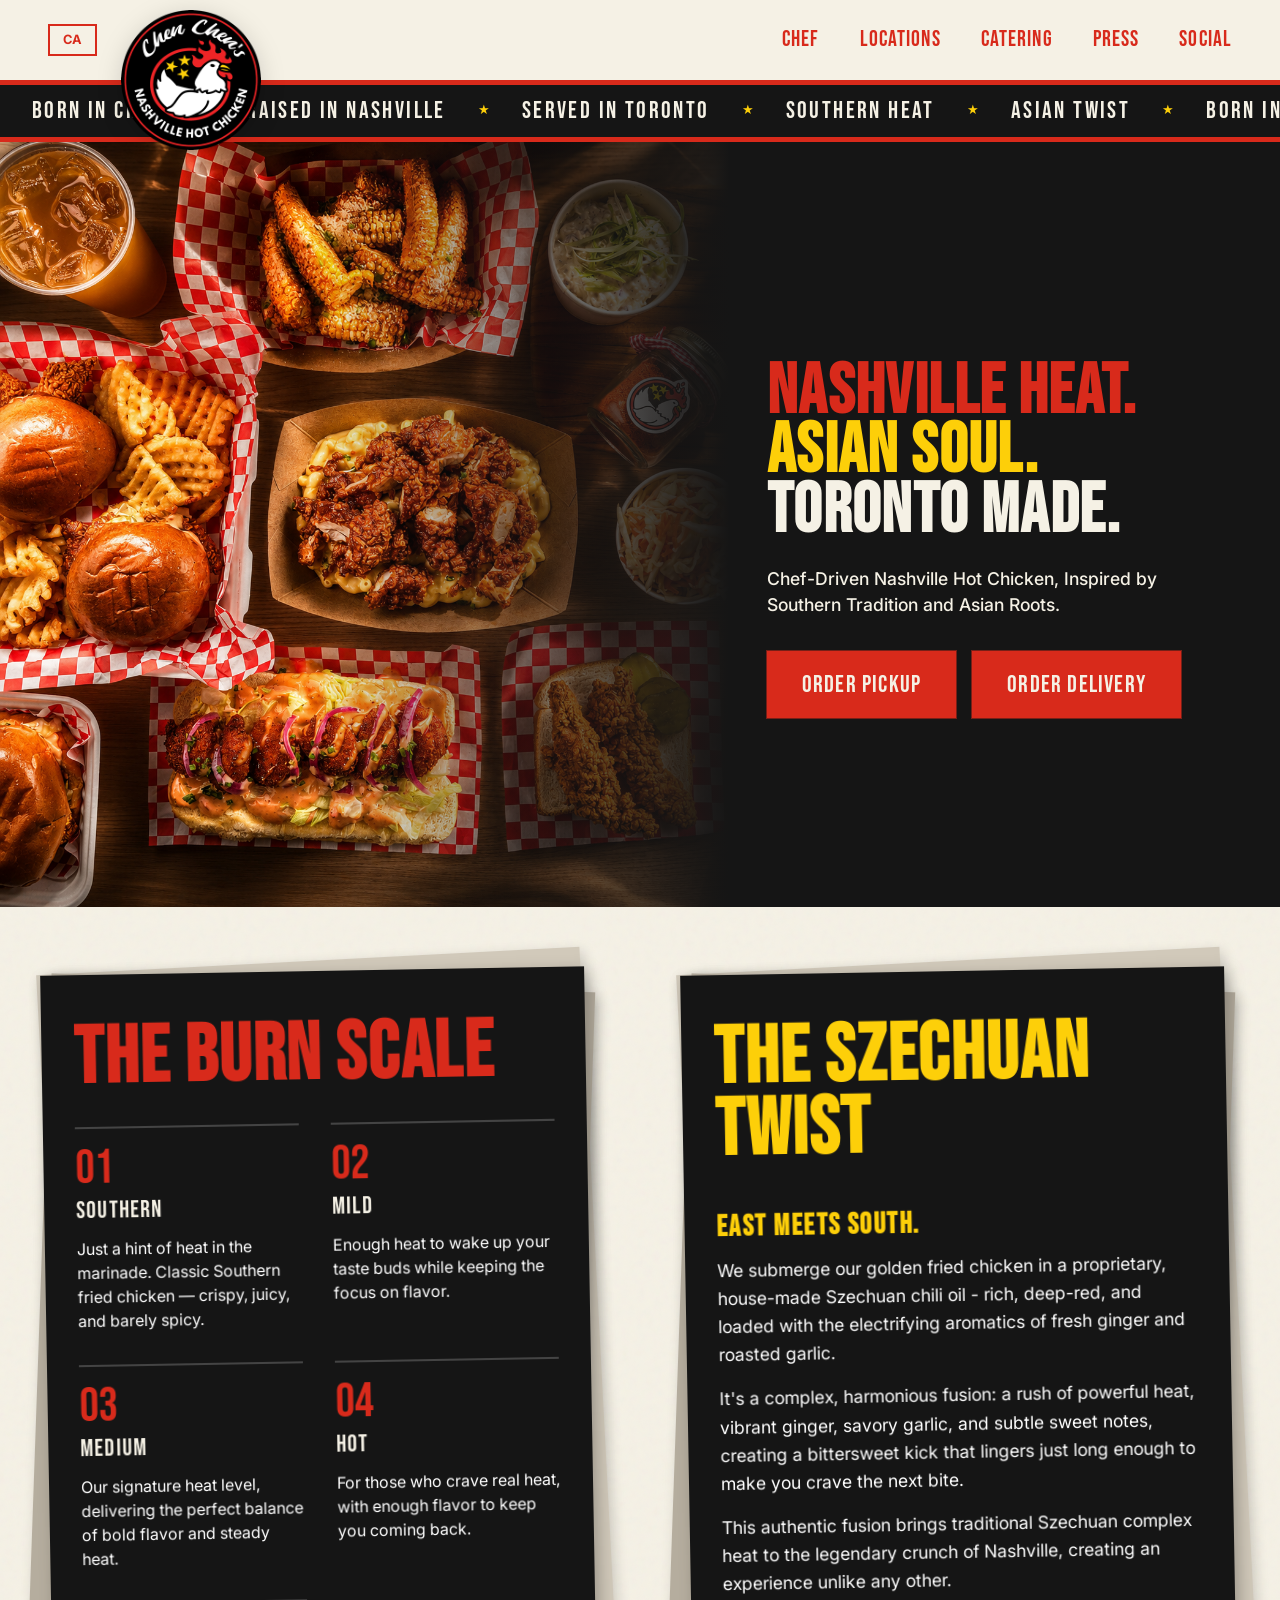
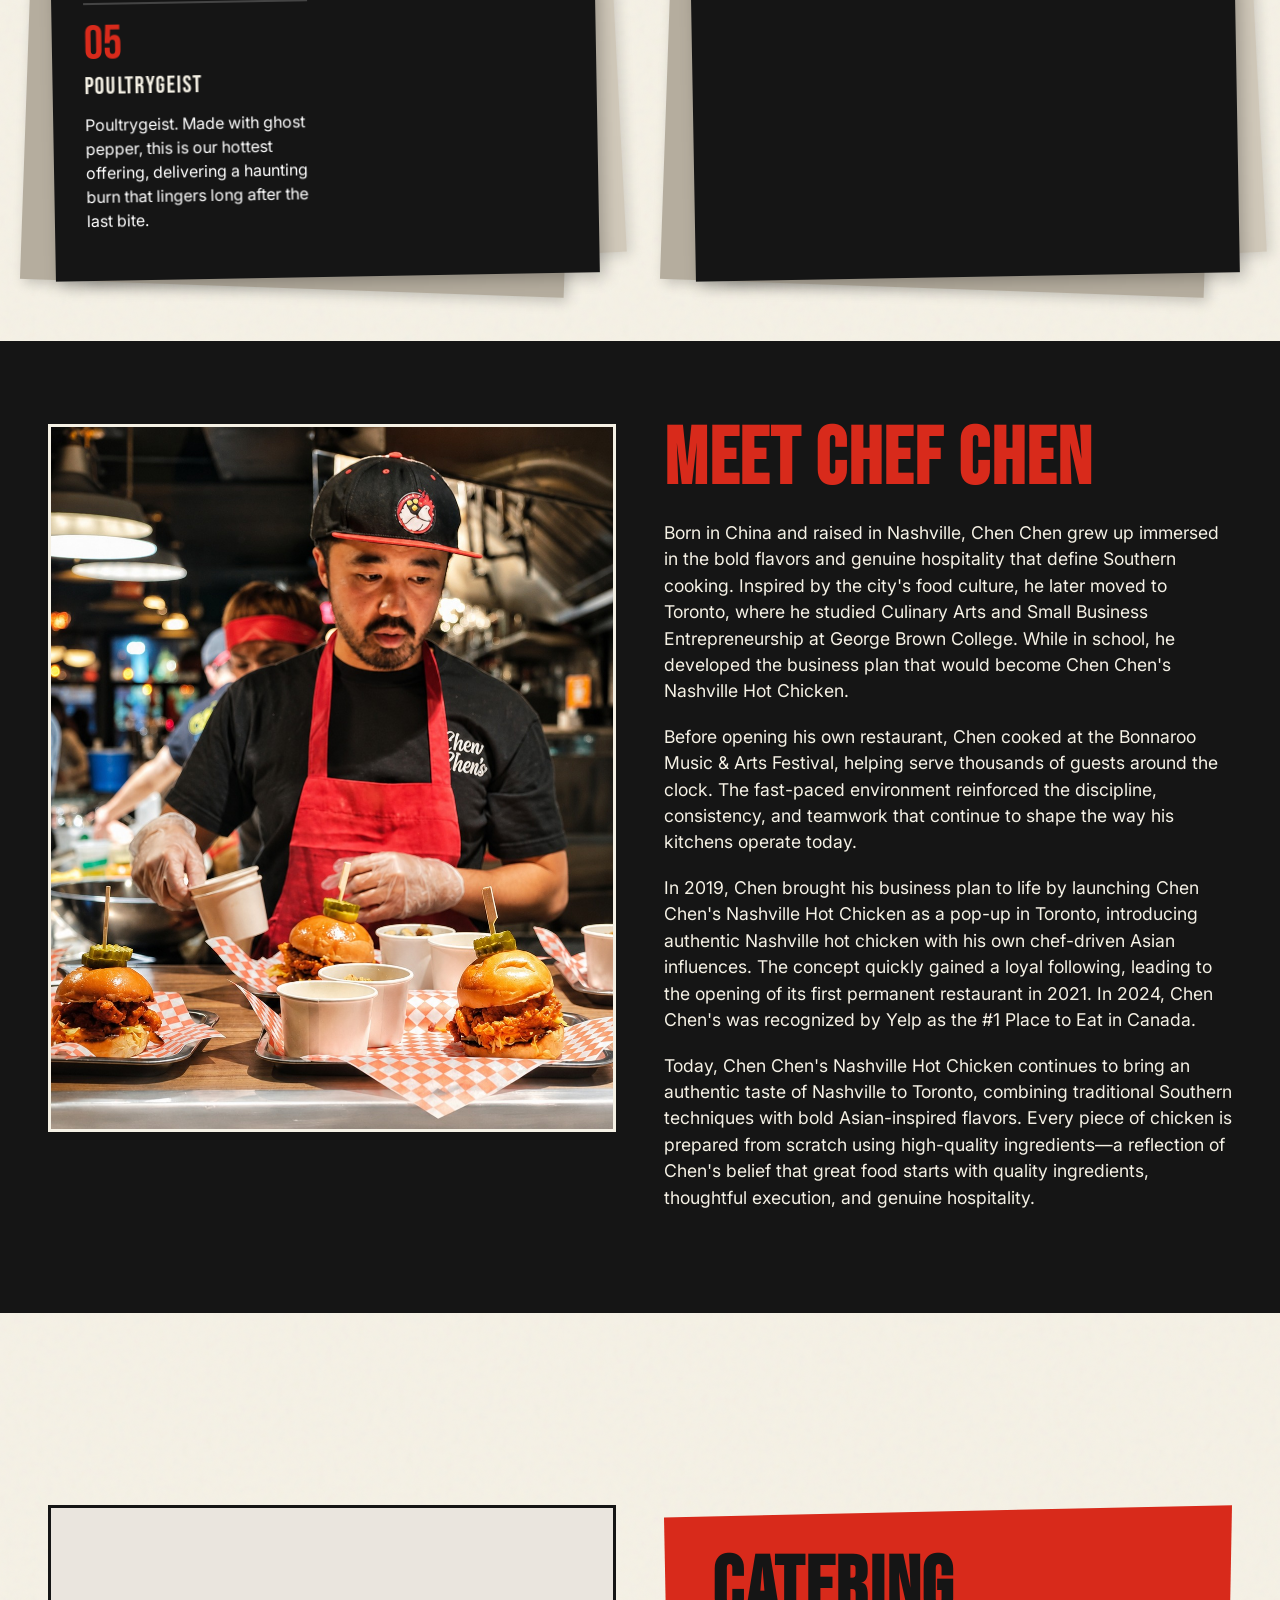
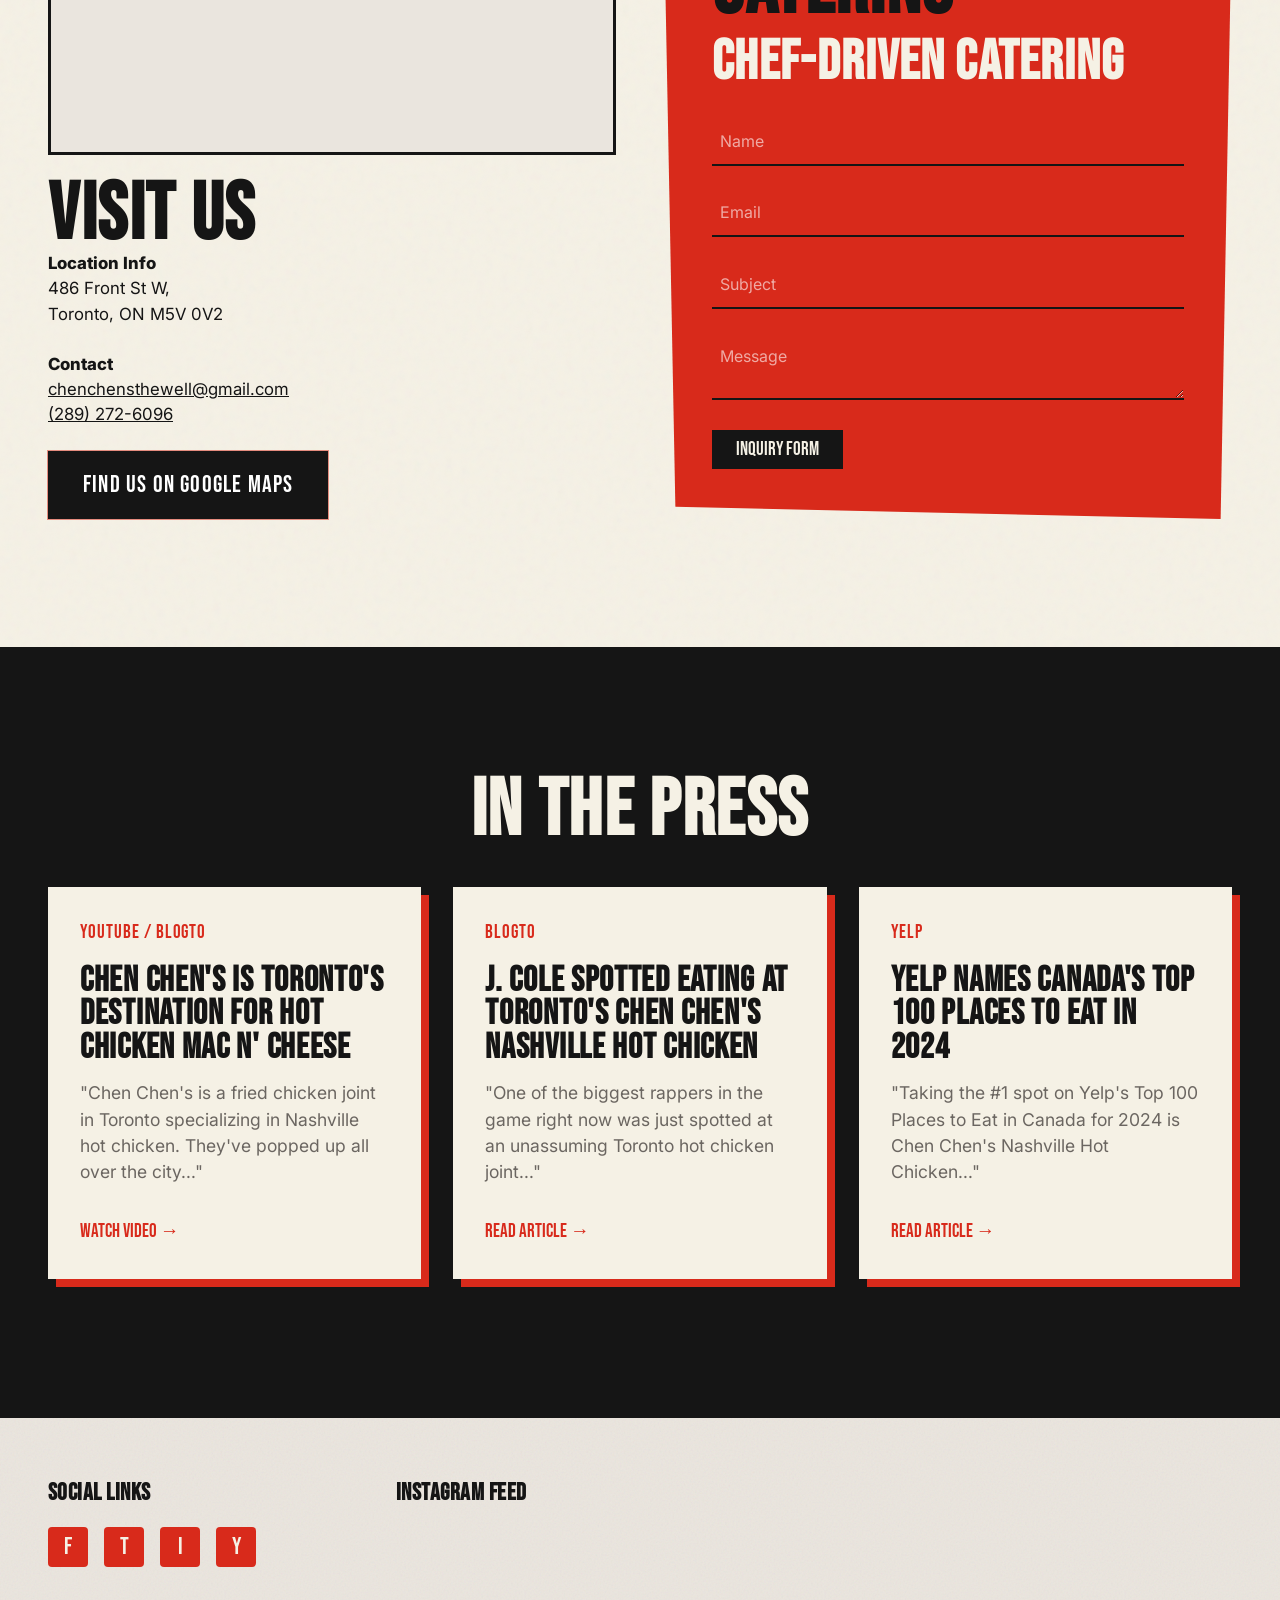
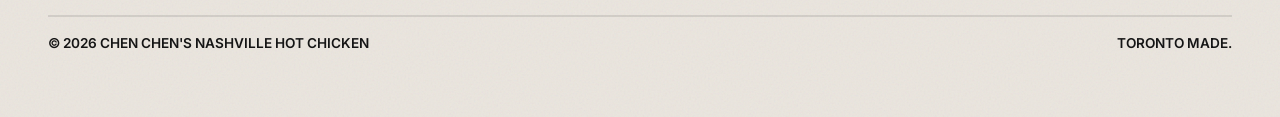
==== ca/index.html @ 1099563d "content: update chef bio for canada site" ====
<!DOCTYPE html>
<html lang="en-CA">
<head>
  <script>document.documentElement.classList.add('js');</script>
  <meta charset="UTF-8">
  <meta name="viewport" content="width=device-width, initial-scale=1">
  <title>Chen Chen's Nashville Hot Chicken | Toronto, Canada | Yelp's #1</title>
  <link rel="icon" type="image/png" href="../assets/logo_circle.png">
  <meta name="description" content="Chen Chen's Nashville Hot Chicken — bold Southern flavors with a chef-driven Asian twist. Halal, crispy, made from scratch at The Well, Toronto. Ranked #1 on Yelp Canada's Top 100 Places to Eat.">
  <link rel="canonical" href="https://www.chenchenshotchicken.com/ca/">

  <!-- Hreflang -->
  <link rel="alternate" hreflang="en-ca" href="https://www.chenchenshotchicken.com/ca/">
  <link rel="alternate" hreflang="en-us" href="https://www.chenchenshotchicken.com/us/">
  <link rel="alternate" hreflang="x-default" href="https://www.chenchenshotchicken.com/">

  <!-- OG / Social -->
  <meta property="og:title" content="Chen Chen's Nashville Hot Chicken | Toronto">
  <meta property="og:description" content="Nashville hot chicken with a bold Szechuan twist. Yelp's #1 Place to Eat in Canada. Order pickup or delivery from The Well, Toronto.">
  <meta property="og:type" content="restaurant">
  <meta property="og:url" content="https://www.chenchenshotchicken.com/ca/">
  <meta property="og:image" content="https://www.chenchenshotchicken.com/assets/sando.jpg">
  
  <!-- Fonts -->
  <link rel="preconnect" href="https://fonts.googleapis.com">
  <link rel="preconnect" href="https://fonts.gstatic.com" crossorigin>
  <link href="https://fonts.googleapis.com/css2?family=Bebas+Neue&family=Inter:wght@400;500;600;700;800&display=swap" rel="stylesheet">

  <link rel="stylesheet" href="../assets/style.css?v=2.0">

  <!-- Schema.org Restaurant Structured Data -->
  <script type="application/ld+json">
  {
    "@context": "https://schema.org",
    "@type": "Restaurant",
    "name": "Chen Chen's Nashville Hot Chicken",
    "description": "Chef-driven Nashville hot chicken with a Szechuan Asian twist. Halal, from scratch, fast-casual.",
    "servesCuisine": ["Nashville Hot Chicken", "Southern", "Asian Fusion", "Halal"],
    "priceRange": "$$",
    "address": {
      "@type": "PostalAddress",
      "streetAddress": "486 Front St W",
      "addressLocality": "Toronto",
      "addressRegion": "ON",
      "postalCode": "M5V 0V2",
      "addressCountry": "CA"
    },
    "geo": {
      "@type": "GeoCoordinates",
      "latitude": 43.6425,
      "longitude": -79.3957
    },
    "telephone": "+1-289-272-6096",
    "email": "chenchensthewell@gmail.com",
    "url": "https://www.chenchenshotchicken.com/ca/",
    "menu": "https://order.toasttab.com/online/chenchenshotchicken-thewell",
    "acceptsReservations": "No",
    "openingHoursSpecification": [
      { "@type": "OpeningHoursSpecification", "dayOfWeek": ["Monday","Tuesday","Wednesday","Thursday"], "opens": "11:00", "closes": "21:00" },
      { "@type": "OpeningHoursSpecification", "dayOfWeek": ["Friday","Saturday"], "opens": "11:00", "closes": "22:00" },
      { "@type": "OpeningHoursSpecification", "dayOfWeek": "Sunday", "opens": "11:00", "closes": "21:00" }
    ],
    "sameAs": [
      "https://www.instagram.com/chenchens.hotchicken/",
      "https://share.google/Nvvb3e9XgejrzErsb"
    ],
    "additionalProperty": {
      "@type": "PropertyValue",
      "name": "Halal",
      "value": "Yes — Halal-by-hand chicken (Sargent Farms)"
    },
    "award": "Yelp Canada's #1 Place to Eat (2024)"
  }
  </script>
</head>
<body>

  <!-- HEADER -->
  <header class="site-header" id="siteHeader">
    <div class="container">
      <div class="site-header__left">
        <a class="site-nav__country" href="../?stay" onclick="try{localStorage.removeItem('cc_country')}catch(e){}">
          CA
        </a>
        <a class="site-header__logo" href="#top" aria-label="Chen Chen's — back to top">
          <img src="../assets/logo_circle.png" alt="Chen Chen's Logo">
        </a>
      </div>

      <button class="nav-toggle" id="navToggle" aria-label="Toggle navigation" aria-expanded="false">
        <span></span><span></span><span></span>
      </button>

      <nav class="site-nav" id="siteNav" aria-label="Main navigation">
        <a class="site-nav__link" href="#chef">CHEF</a>
        <a class="site-nav__link" href="#location">LOCATIONS</a>
        <a class="site-nav__link" href="#catering">CATERING</a>
        <a class="site-nav__link" href="#press">PRESS</a>
        <a class="site-nav__link" href="#social">SOCIAL</a>
      </nav>
    </div>
  </header>

  <!-- TICKER -->
  <div class="ticker ticker--desktop" aria-hidden="true">
    <div class="ticker__track">
      <!-- BLOCK 1 (10 items) -->
      <span class="ticker__item">Born in China</span><span class="ticker__separator">★</span>
      <span class="ticker__item">Raised in Nashville</span><span class="ticker__separator">★</span>
      <span class="ticker__item">Served in Toronto</span><span class="ticker__separator">★</span>
      <span class="ticker__item">Southern Heat</span><span class="ticker__separator">★</span>
      <span class="ticker__item">Asian Twist</span><span class="ticker__separator">★</span>
      <span class="ticker__item">Born in China</span><span class="ticker__separator">★</span>
      <span class="ticker__item">Raised in Nashville</span><span class="ticker__separator">★</span>
      <span class="ticker__item">Served in Toronto</span><span class="ticker__separator">★</span>
      <span class="ticker__item">Southern Heat</span><span class="ticker__separator">★</span>
      <span class="ticker__item">Asian Twist</span><span class="ticker__separator">★</span>
      <!-- BLOCK 2 (10 items) -->
      <span class="ticker__item">Born in China</span><span class="ticker__separator">★</span>
      <span class="ticker__item">Raised in Nashville</span><span class="ticker__separator">★</span>
      <span class="ticker__item">Served in Toronto</span><span class="ticker__separator">★</span>
      <span class="ticker__item">Southern Heat</span><span class="ticker__separator">★</span>
      <span class="ticker__item">Asian Twist</span><span class="ticker__separator">★</span>
      <span class="ticker__item">Born in China</span><span class="ticker__separator">★</span>
      <span class="ticker__item">Raised in Nashville</span><span class="ticker__separator">★</span>
      <span class="ticker__item">Served in Toronto</span><span class="ticker__separator">★</span>
      <span class="ticker__item">Southern Heat</span><span class="ticker__separator">★</span>
      <span class="ticker__item">Asian Twist</span><span class="ticker__separator">★</span>
    </div>
  </div>

  <main id="main">

  <!-- HERO -->
  <section class="hero" id="top">
    <div class="container grid-2">
      <div class="hero__image-box">
        <img src="../assets/hero_combo.png" alt="Chen Chen's signature Nashville hot chicken sandwich meal combo" width="800" height="600" loading="eager">
      </div>

      <!-- MOBILE TICKER -->
      <div class="ticker ticker--mobile" aria-hidden="true">
        <div class="ticker__track">
          <!-- BLOCK 1 (10 items) -->
          <span class="ticker__item">Born in China</span><span class="ticker__separator">★</span>
          <span class="ticker__item">Raised in Nashville</span><span class="ticker__separator">★</span>
          <span class="ticker__item">Served in Toronto</span><span class="ticker__separator">★</span>
          <span class="ticker__item">Southern Heat</span><span class="ticker__separator">★</span>
          <span class="ticker__item">Asian Twist</span><span class="ticker__separator">★</span>
          <span class="ticker__item">Born in China</span><span class="ticker__separator">★</span>
          <span class="ticker__item">Raised in Nashville</span><span class="ticker__separator">★</span>
          <span class="ticker__item">Served in Toronto</span><span class="ticker__separator">★</span>
          <span class="ticker__item">Southern Heat</span><span class="ticker__separator">★</span>
          <span class="ticker__item">Asian Twist</span><span class="ticker__separator">★</span>
          <!-- BLOCK 2 (10 items) -->
          <span class="ticker__item">Born in China</span><span class="ticker__separator">★</span>
          <span class="ticker__item">Raised in Nashville</span><span class="ticker__separator">★</span>
          <span class="ticker__item">Served in Toronto</span><span class="ticker__separator">★</span>
          <span class="ticker__item">Southern Heat</span><span class="ticker__separator">★</span>
          <span class="ticker__item">Asian Twist</span><span class="ticker__separator">★</span>
          <span class="ticker__item">Born in China</span><span class="ticker__separator">★</span>
          <span class="ticker__item">Raised in Nashville</span><span class="ticker__separator">★</span>
          <span class="ticker__item">Served in Toronto</span><span class="ticker__separator">★</span>
          <span class="ticker__item">Southern Heat</span><span class="ticker__separator">★</span>
          <span class="ticker__item">Asian Twist</span><span class="ticker__separator">★</span>
        </div>
      </div>

      <div class="hero__content">
        <h1 class="hero__title">
          <span class="text-red">NASHVILLE HEAT.</span>
          <span class="text-yellow">ASIAN SOUL.</span>
          <span class="text-cream">TORONTO MADE.</span>
        </h1>
        <p class="hero__desc">Chef-Driven Nashville Hot Chicken, Inspired by Southern Tradition and Asian Roots.</p>
        <div class="hero__cta" id="order">
          <a class="btn btn--primary" href="https://order.toasttab.com/online/chenchenshotchicken-thewell" id="heroPickup">ORDER PICKUP</a>
          <a class="btn btn--primary" href="https://www.order.store/store/chen-chens-nashville-hot-chicken/UULX-sfeSVe6tpkre8_CTg" id="heroDelivery">ORDER DELIVERY</a>
        </div>
      </div>
    </div>
  </section>

  <div class="container torn-section-container" id="menu">
    <!-- BURN SCALE -->
    <div class="burn-scale-panel" id="heat">
      <h2>THE BURN SCALE</h2>
      <div class="burn-scale__grid">
        <div class="burn-card">
          <div class="burn-card__num">01</div>
          <div class="burn-card__title">SOUTHERN</div>
          <div class="burn-card__desc">Just a hint of heat in the marinade. Classic Southern fried chicken — crispy, juicy, and barely spicy.</div>
        </div>
        <div class="burn-card">
          <div class="burn-card__num">02</div>
          <div class="burn-card__title">MILD</div>
          <div class="burn-card__desc">Enough heat to wake up your taste buds while keeping the focus on flavor.</div>
        </div>
        <div class="burn-card">
          <div class="burn-card__num">03</div>
          <div class="burn-card__title">MEDIUM</div>
          <div class="burn-card__desc">Our signature heat level, delivering the perfect balance of bold flavor and steady heat.</div>
        </div>
        <div class="burn-card">
          <div class="burn-card__num">04</div>
          <div class="burn-card__title">HOT</div>
          <div class="burn-card__desc">For those who crave real heat, with enough flavor to keep you coming back.</div>
        </div>
        <div class="burn-card">
          <div class="burn-card__num">05</div>
          <div class="burn-card__title">POULTRYGEIST</div>
          <div class="burn-card__desc">Poultrygeist. Made with ghost pepper, this is our hottest offering, delivering a haunting burn that lingers long after the last bite.</div>
        </div>
      </div>
    </div>

    <!-- THE SZECHUAN STORY -->
    <div class="burn-scale-panel" id="szechuan-story">
      <h2>THE SZECHUAN TWIST</h2>
      <div style="padding-top: 1rem;">
        <h3 style="color: var(--mustard-yellow); font-family: var(--font-display); font-size: 1.8rem; margin-bottom: 1rem; letter-spacing: 0.05em;">EAST MEETS SOUTH.</h3>
        <p style="font-size: 1.1rem; line-height: 1.6; color: #FFF; margin-bottom: 1rem;">We submerge our golden fried chicken in a proprietary, house-made Szechuan chili oil - rich, deep-red, and loaded with the electrifying aromatics of fresh ginger and roasted garlic.</p>
        <p style="font-size: 1.1rem; line-height: 1.6; color: #FFF; margin-bottom: 1rem;">It's a complex, harmonious fusion: a rush of powerful heat, vibrant ginger, savory garlic, and subtle sweet notes, creating a bittersweet kick that lingers just long enough to make you crave the next bite.</p>
        <p style="font-size: 1.1rem; line-height: 1.6; color: #FFF;">This authentic fusion brings traditional Szechuan complex heat to the legendary crunch of Nashville, creating an experience unlike any other.</p>
      </div>
    </div>
  </div>

  <!-- CHEF -->
  <section class="chef" id="chef">
    <div class="container">
      <div class="chef__img-wrap">
        <img src="../assets/chef_portrait.jpeg" alt="Chef Chen Chen" loading="lazy">
      </div>
      <div class="chef__content">
        <h2>MEET CHEF CHEN</h2>
        <p>Born in China and raised in Nashville, Chen Chen grew up immersed in the bold flavors and genuine hospitality that define Southern cooking. Inspired by the city's food culture, he later moved to Toronto, where he studied Culinary Arts and Small Business Entrepreneurship at George Brown College. While in school, he developed the business plan that would become Chen Chen's Nashville Hot Chicken.</p>
        <p>Before opening his own restaurant, Chen cooked at the Bonnaroo Music & Arts Festival, helping serve thousands of guests around the clock. The fast-paced environment reinforced the discipline, consistency, and teamwork that continue to shape the way his kitchens operate today.</p>
        <p>In 2019, Chen brought his business plan to life by launching Chen Chen's Nashville Hot Chicken as a pop-up in Toronto, introducing authentic Nashville hot chicken with his own chef-driven Asian influences. The concept quickly gained a loyal following, leading to the opening of its first permanent restaurant in 2021. In 2024, Chen Chen's was recognized by Yelp as the #1 Place to Eat in Canada.</p>
        <p>Today, Chen Chen's Nashville Hot Chicken continues to bring an authentic taste of Nashville to Toronto, combining traditional Southern techniques with bold Asian-inspired flavors. Every piece of chicken is prepared from scratch using high-quality ingredients—a reflection of Chen's belief that great food starts with quality ingredients, thoughtful execution, and genuine hospitality.</p>
      </div>
    </div>
  </section>

  <!-- LOCATION & CATERING -->
  <section id="location">
    <div class="container loc-cat-grid">
      <div class="location-box">
        <div class="location-box__map">
          <iframe 
            src="https://maps.google.com/maps?q=486+Front+St+W,+Toronto,+ON+M5V+0V2&t=&z=15&ie=UTF8&iwloc=&output=embed" 
            width="100%" 
            height="100%" 
            style="border:0; position:absolute; top:0; left:0;" 
            allowfullscreen="" 
            loading="lazy">
          </iframe>
        </div>
        <h2>VISIT US</h2>
        <p><strong>Location Info</strong><br>486 Front St W,<br>Toronto, ON M5V 0V2<br><br><strong>Contact</strong><br><a href="mailto:chenchensthewell@gmail.com" style="color: inherit; text-decoration: underline;">chenchensthewell@gmail.com</a><br><a href="tel:2892726096" style="color: inherit; text-decoration: underline;">(289) 272-6096</a></p>
        <br>
        <a class="btn btn--solid" href="https://share.google/Nvvb3e9XgejrzErsb" target="_blank" rel="noopener">FIND US ON GOOGLE MAPS</a>
      </div>

      <div class="catering-box" id="catering">
        <h2>CATERING</h2>
        <h3>CHEF-DRIVEN CATERING</h3>
        <form class="cat-form" id="cateringForm">
          <input type="text" id="catName" placeholder="Name" required>
          <input type="email" id="catEmail" placeholder="Email" required>
          <input type="text" id="catSubject" placeholder="Subject" required>
          <textarea id="catMessage" placeholder="Message" rows="2" required></textarea>
          <button type="submit" class="cat-submit">INQUIRY FORM</button>
        </form>
        <div id="cateringSuccess">Thanks for your inquiry. We'll be in touch!</div>
      </div>
    </div>
  </section>

  <!-- PRESS -->
  <section id="press">
    <div class="container">
      <h2 style="text-align: center; margin-bottom: 3rem;">IN THE PRESS</h2>
      <div class="press-grid">
        <a href="https://www.youtube.com/watch?v=Ak3dgCzGqic" target="_blank" class="press-card">
          <div class="press-card__source">YouTube / BlogTO</div>
          <h3 class="press-card__title">Chen Chen's is Toronto's destination for hot chicken mac n' cheese</h3>
          <p class="press-card__excerpt">"Chen Chen's is a fried chicken joint in Toronto specializing in Nashville hot chicken. They've popped up all over the city..."</p>
          <span class="press-card__cta">WATCH VIDEO &rarr;</span>
        </a>
        
        <a href="https://www.blogto.com/eat_drink/2022/05/j-cole-chen-chen-restaurant-toronto/" target="_blank" class="press-card">
          <div class="press-card__source">BlogTO</div>
          <h3 class="press-card__title">J. Cole spotted eating at Toronto's Chen Chen's Nashville Hot Chicken</h3>
          <p class="press-card__excerpt">"One of the biggest rappers in the game right now was just spotted at an unassuming Toronto hot chicken joint..."</p>
          <span class="press-card__cta">READ ARTICLE &rarr;</span>
        </a>

        <a href="https://blog.yelp.com/news/yelp-names-canadas-top-100-places-to-eat-in-2024/" target="_blank" class="press-card">
          <div class="press-card__source">Yelp</div>
          <h3 class="press-card__title">Yelp names Canada's Top 100 Places to Eat in 2024</h3>
          <p class="press-card__excerpt">"Taking the #1 spot on Yelp's Top 100 Places to Eat in Canada for 2024 is Chen Chen's Nashville Hot Chicken..."</p>
          <span class="press-card__cta">READ ARTICLE &rarr;</span>
        </a>
      </div>
    </div>
  </section>

  </main>

  <!-- FOOTER -->
  <footer class="site-footer" id="social">
    <div class="container footer-grid">
      <div class="footer-social-links">
        <h4>SOCIAL LINKS</h4>
        <div class="social-icons">
          <a href="https://www.facebook.com/chenchenshotchicken" target="_blank" rel="noopener" aria-label="Facebook">F</a>
          <a href="#" aria-label="Twitter">T</a>
          <a href="https://www.instagram.com/chenchens.hotchicken/" target="_blank" rel="noopener" aria-label="Instagram">I</a>
          <a href="https://www.tiktok.com/@chenchenshotchicken" target="_blank" rel="noopener" aria-label="TikTok">Y</a>
        </div>
      </div>
      <div class="footer-ig">
        <h4>INSTAGRAM FEED</h4>
        <div id="instagramFeedGrid">
          <script src="https://static.elfsight.com/platform/platform.js" data-use-service-core defer></script>
          <div class="elfsight-app-8a8442a9-2409-4231-842f-37cdb568ca67" data-elfsight-app-lazy></div>
        </div>
      </div>
    </div>
    <div class="container">
      <div class="footer-bottom">
        <span>© 2026 CHEN CHEN'S NASHVILLE HOT CHICKEN</span>
        <span>TORONTO MADE.</span>
      </div>
    </div>
  </footer>

  <!-- STICKY MOBILE ORDER BAR -->
  <div class="mobile-order-bar" id="mobileOrderBar" aria-label="Quick order">
    <a class="btn btn--primary" href="https://order.toasttab.com/online/chenchenshotchicken-thewell">PICKUP</a>
    <a class="btn btn--solid" href="https://www.order.store/store/chen-chens-nashville-hot-chicken/UULX-sfeSVe6tpkre8_CTg">DELIVERY</a>
  </div>

  <script src="../assets/config-ca.js?v=2.0"></script>
  <script src="../assets/site.js?v=2.0"></script>
</body>
</html>
---- assets/style.css ----
/* =============================================================================
   CHEN CHEN'S NASHVILLE HOT CHICKEN — Analog / Grunge Design System
   =============================================================================
   Palette: off-white paper, deep charcoal, bold red
   Typography: Bebas Neue (display) · Inter (body)
   ============================================================================= */

:root {
  /* Brand Palette */
  --bg-paper:        #F5F1E5; /* Exact cream match */
  --charcoal:        #151515;
  --charcoal-light:  #252525;
  --blood-red:       #D82A1B;
  --mustard-yellow:  #FDCF09;
  --white:           #FFFFFF;
  --text-muted:      #6B6661;
  
  /* Typography */
  --font-display:    'Bebas Neue', 'Impact', sans-serif;
  --font-body:       'Inter', system-ui, sans-serif;

  /* Layout */
  --max-w:           1300px;
  --gutter:          clamp(1.5rem, 5vw, 3rem);
  --section-pad:     clamp(5rem, 12vw, 8rem);
  --header-h:        80px;

  /* Radii - Reduced for brutalist look */
  --r-none: 0;
  
  /* Borders */
  --border-thick: 3px solid var(--charcoal);
  --border-red: 3px solid var(--blood-red);
}

/* ── Base Reset ────────────────────────────────────────────────────────────── */
*, *::before, *::after {
  margin: 0;
  padding: 0;
  box-sizing: border-box;
}

html {
  scroll-behavior: smooth;
  scroll-padding-top: var(--header-h);
  overscroll-behavior-y: none;
  overflow-y: overlay;
}

/* WebKit Scrollbar Styling */
::-webkit-scrollbar {
  width: 12px;
  background: transparent;
}
::-webkit-scrollbar-track {
  background: transparent;
}
::-webkit-scrollbar-thumb {
  background-color: var(--blood-red);
  border: 3px solid transparent;
  background-clip: padding-box;
  border-radius: 6px;
}
::-webkit-scrollbar-thumb:hover {
  background-color: #ff3333;
}


body {
  font-family: var(--font-body);
  font-size: 1rem;
  line-height: 1.5;
  color: var(--charcoal);
  background: var(--bg-paper);
  -webkit-font-smoothing: antialiased;
  overflow-x: hidden;
  /* Add subtle grain texture to body */
  background-image: url("data:image/svg+xml,%3Csvg viewBox='0 0 200 200' xmlns='http://www.w3.org/2000/svg'%3E%3Cfilter id='noiseFilter'%3E%3CfeTurbulence type='fractalNoise' baseFrequency='0.8' numOctaves='3' stitchTiles='stitch'/%3E%3C/filter%3E%3Crect width='100%25' height='100%25' filter='url(%23noiseFilter)' opacity='0.04'/%3E%3C/svg%3E");
}

img { max-width: 100%; height: auto; display: block; }
a { color: var(--blood-red); text-decoration: none; }
a:hover { color: var(--charcoal); }

/* ── Typography ────────────────────────────────────────────────────────────── */
h1, h2, h3, h4 {
  font-family: var(--font-display);
  line-height: 0.9;
  letter-spacing: 0.02em;
  text-transform: uppercase;
}

h1 { font-size: clamp(4rem, 10vw, 8rem); }
h2 { font-size: clamp(3rem, 7vw, 5rem); }
h3 { font-size: 2.5rem; }
h4 { font-size: 1.5rem; }

p { font-size: 1.05rem; }
strong { font-weight: 800; }

.text-red { color: var(--blood-red); }
.text-yellow { color: var(--mustard-yellow); }

/* ── Layout ────────────────────────────────────────────────────────────────── */
.container {
  max-width: var(--max-w);
  margin: 0 auto;
  padding: 0 var(--gutter);
}

section { padding: var(--section-pad) 0; }
.section-header { margin-bottom: 4rem; }

.grid-2 {
  display: grid;
  grid-template-columns: 1fr 1fr;
  gap: 4rem;
  align-items: center;
}

@media (max-width: 960px) {
  .grid-2 { grid-template-columns: 1fr; gap: 3rem; }
}

/* ── Buttons (Stamp Style) ─────────────────────────────────────────────────── */
.btn {
  display: inline-flex;
  align-items: center;
  justify-content: center;
  padding: 0.8rem 2rem;
  font-family: var(--font-display);
  font-size: 1.5rem;
  letter-spacing: 0.05em;
  text-transform: uppercase;
  cursor: pointer;
  background: transparent;
  color: var(--charcoal);
  border: var(--border-red);
  position: relative;
  transition: transform 0.1s;
}

.btn::after {
  content: '';
  position: absolute;
  inset: -4px;
  border: 1px solid var(--blood-red);
  opacity: 0.5;
  pointer-events: none;
}

.btn:hover {
  transform: translate(2px, 2px);
  background: rgba(216, 42, 27, 0.1);
}

.btn--primary {
  background: var(--blood-red);
  color: var(--bg-paper);
  border-color: var(--blood-red);
}
.btn--primary:hover {
  background: var(--charcoal);
  color: var(--bg-paper);
  border-color: var(--charcoal);
}

.btn--secondary {
  color: var(--charcoal);
  border-color: var(--charcoal);
}
.btn--secondary::after { border-color: var(--charcoal); }

.btn--solid {
  background: var(--charcoal);
  color: var(--white);
  border-color: var(--charcoal);
}
.btn--solid:hover { background: var(--charcoal-light); color: var(--white); }

/* ── Header ────────────────────────────────────────────────────────────────── */
.site-header {
  position: fixed;
  top: 0;
  left: 0;
  width: 100%;
  z-index: 100;
  background: var(--bg-paper);
  height: var(--header-h);
  transition: top 0.3s;
}

body.has-banner .site-header { top: 38px; }

.site-header .container {
  display: flex;
  align-items: center;
  justify-content: space-between;
  height: 100%;
}

.site-header__left {
  display: flex;
  align-items: center;
  gap: 1.5rem;
  height: 100%;
}

.site-header__logo { display: flex; align-items: center; }
.site-header__logo img { 
  height: 140px; 
  width: auto; 
  object-fit: contain; 
  transform: translateY(40px);
  filter: drop-shadow(0 4px 12px rgba(0,0,0,.15));
  transition: all 0.3s cubic-bezier(.4, 0, .2, 1);
}
.site-header.scrolled .site-header__logo img {
  height: 115px;
  transform: translateY(32px);
}

.site-nav { display: flex; gap: 2.5rem; align-items: center; }

.site-nav__link {
  position: relative;
  font-family: var(--font-display);
  font-size: 1.4rem;
  color: var(--blood-red);
  letter-spacing: 0.05em;
  transition: color 0.3s ease;
}

.site-nav__link::after {
  content: '';
  position: absolute;
  bottom: -4px;
  left: 0;
  width: 100%;
  height: 3px;
  background-color: var(--mustard-yellow);
  transform: scaleX(0);
  transform-origin: right;
  transition: transform 0.3s cubic-bezier(0.4, 0, 0.2, 1);
}

.site-nav__link:hover { color: var(--charcoal); }
.site-nav__link:hover::after {
  transform: scaleX(1);
  transform-origin: left;
}

.site-nav__country {
  font-family: var(--font-body);
  font-weight: 700;
  font-size: 0.8rem;
  text-transform: uppercase;
  border: 2px solid var(--blood-red);
  padding: 0.3rem 0.8rem;
  color: var(--blood-red);
}

.site-nav__country:hover {
  background: var(--blood-red);
  color: var(--bg-paper);
}

@media (min-width: 1400px) {
  .site-nav__country {
    position: absolute;
    left: calc(((50vw - min(50vw, 650px)) + var(--gutter)) / 2);
    top: 50%;
    transform: translate(-50%, -50%);
  }
}

/* Mobile Nav */
.nav-toggle {
  display: none;
  background: none;
  border: none;
  cursor: pointer;
  width: 30px;
  height: 20px;
  position: relative;
  z-index: 200;
}
.nav-toggle span {
  display: block;
  width: 100%;
  height: 3px;
  background: var(--blood-red);
  position: absolute;
  transition: 0.2s;
}
.nav-toggle span:nth-child(1) { top: 0; }
.nav-toggle span:nth-child(2) { top: 8px; }
.nav-toggle span:nth-child(3) { top: 16px; }

.nav-toggle.active span:nth-child(1) { transform: rotate(45deg); top: 8px; }
.nav-toggle.active span:nth-child(2) { opacity: 0; }
.nav-toggle.active span:nth-child(3) { transform: rotate(-45deg); top: 8px; }

@media (max-width: 960px) {
  .site-header .container { position: relative; }
  .site-header__logo { position: absolute; left: 50%; transform: translateX(-50%); }
  .site-header__logo img { height: 125px; transform: translateY(24px); }
  .site-header.scrolled .site-header__logo img { height: 100px; transform: translateY(22px); }
  .nav-toggle { display: block; position: absolute; right: var(--gutter); }
  
  .site-nav {
    position: fixed;
    top: 0;
    right: -100%;
    width: 300px;
    height: 100vh;
    background: var(--bg-paper);
    flex-direction: column;
    justify-content: center;
    padding: 3rem;
    transition: 0.3s ease;
    border-left: var(--border-thick);
    border-color: var(--blood-red);
  }
  .site-nav.open { right: 0; }
  .site-nav__link { color: var(--blood-red); font-size: 2.5rem; }
  .site-nav__country { color: var(--blood-red); border-color: var(--blood-red); }
}

/* ── Opening Banner ────────────────────────────────────────────────────────── */
.opening-banner {
  background: var(--blood-red);
  color: var(--bg-paper);
  text-align: center;
  padding: 0.5rem;
  font-family: var(--font-display);
  font-size: 1.2rem;
  letter-spacing: 0.05em;
  position: relative;
  z-index: 150;
  border-bottom: var(--border-thick);
}
.banner-close {
  position: absolute; right: 0; top: 50%; transform: translateY(-50%);
  background: none; border: none; color: var(--bg-paper); cursor: pointer; font-size: 1.5rem;
  padding: 1rem; z-index: 200;
}

/* ── Hero Section ──────────────────────────────────────────────────────────── */
.hero {
  position: relative;
  padding-top: 4rem;
  padding-bottom: 2rem;
  background: var(--charcoal);
  color: var(--bg-paper);
  overflow: hidden;
}

@media (min-width: 961px) {
  .hero { 
    min-height: 85vh; 
    display: flex; 
    align-items: center; 
  }
}

@media (max-width: 960px) {
  .hero { padding-top: 0; }
  .hero .container { padding: 0; }
}

.hero .grid-2 { 
  gap: 0; 
  align-items: center; 
}

@media (min-width: 961px) {
  .hero .grid-2 {
    display: flex;
    justify-content: flex-end;
    width: 100%;
  }
}

.hero__image-box {
  position: relative;
  width: 100%;
}

.hero__image-box img {
  width: 100%;
  height: auto;
  display: block;
}

@media (max-width: 960px) {
  .hero__image-box img {
    height: 45vh;
    object-fit: cover;
    object-position: 65% center;
  }
}

@media (min-width: 961px) {
  .hero__image-box {
    position: absolute;
    top: 0;
    left: 0;
    width: 60vw;
    height: 100%;
    z-index: 0;
  }
  .hero__image-box img {
    height: 100%;
    object-fit: cover;
    object-position: left center;
  }
  .hero__image-box::after {
    content: '';
    position: absolute;
    top: 0; right: 0; bottom: 0; left: 0;
    background: linear-gradient(to right, transparent 40%, var(--charcoal) 95%);
  }
}

.hero__content { 
  position: relative; 
  margin-left: 0; 
  padding-left: 2rem; 
  z-index: 10;
}

@media (min-width: 961px) {
  .hero__content {
    width: 42%;
  }
}

@media (max-width: 960px) {
  .hero__content { 
    margin-left: 0; 
    margin-top: 1.5rem; 
    padding: 0 var(--gutter); 
    display: flex;
    flex-direction: column;
    align-items: center;
    text-align: center;
  }
}

.hero__title {
  display: flex;
  flex-direction: column;
  margin-bottom: 1.5rem;
  line-height: 0.85;
}

@media (min-width: 961px) {
  .hero__title {
    font-size: clamp(3rem, 5.5vw, 7.5rem);
  }
}

.hero__title > span {
  white-space: nowrap;
}

@media (max-width: 960px) {
  .hero__title { 
    margin-left: 0; 
    font-size: clamp(2.5rem, 11vw, 4rem); 
    align-items: center;
  }
}

.text-cream { color: var(--bg-paper); }
.text-charcoal { color: var(--text-muted); }

@media (max-width: 960px) {
  .text-cream { color: var(--bg-paper); }
}

.hero__desc {
  max-width: 400px;
  font-size: 1.1rem;
  margin-bottom: 2rem;
  font-weight: 500;
}
@media (max-width: 960px) {
  .hero__desc { text-align: center; margin-bottom: 0.5rem; }
}

.hero__cta { display: flex; gap: 1rem; flex-wrap: wrap; }
@media (max-width: 960px) {
  .hero__cta { justify-content: center; margin-top: 0.5rem; }
}

.hero__burn-scale {
  position: absolute;
  right: -2rem;
  top: 0;
  display: flex;
  flex-direction: column;
  align-items: center;
}
.hero__burn-scale span {
  writing-mode: vertical-rl;
  transform: rotate(180deg);
  font-family: var(--font-display);
  font-size: 1.8rem;
  margin-bottom: 1rem;
}
.hero__burn-scale .fire-icon {
  width: 30px; height: 30px; background: var(--blood-red); 
  clip-path: polygon(50% 0%, 100% 100%, 0% 100%);
  margin-bottom: 0.5rem;
}
.hero__burn-scale .box {
  width: 30px; height: 30px; border: var(--border-thick); margin-bottom: 0.2rem; background: var(--charcoal);
}
.hero__burn-scale .box.red { background: var(--blood-red); }

@media (max-width: 960px) {
  .hero__burn-scale { display: none; }
}

/* ── Torn Paper Sections (Burn Scale & Menu) ───────────────────────────────── */
.torn-section-container {
  display: grid;
  grid-template-columns: 1fr 1fr;
  gap: 6rem;
  margin-top: 4rem;
  margin-bottom: 4rem;
  max-width: 1500px;
}

@media (max-width: 960px) {
  .torn-section-container { grid-template-columns: 1fr; }
  .burn-scale-panel {
    margin-left: 1rem;
    margin-right: 1rem;
  }
}

.burn-scale-panel {
  background: var(--charcoal);
  color: var(--bg-paper);
  padding: 3rem 2rem;
  position: relative;
  box-shadow: 5px 5px 15px rgba(0,0,0,0.25);
  transform: rotate(-1deg);
  transform-style: preserve-3d;
}

.burn-scale-panel::before,
.burn-scale-panel::after {
  content: '';
  position: absolute;
  top: 0; left: 0; right: 0; bottom: 0;
}

.burn-scale-panel::before {
  background: #b5ad9e;
  transform: translateZ(-1px) rotate(3deg) translate(-12px, 12px);
  box-shadow: 4px 4px 12px rgba(0,0,0,0.2);
}

.burn-scale-panel::after {
  background: #d1c9ba;
  transform: translateZ(-2px) rotate(-2deg) translate(12px, -10px);
  box-shadow: 4px 4px 12px rgba(0,0,0,0.15);
}

.burn-scale-panel h2 { margin-bottom: 2rem; }
#heat h2 { color: var(--blood-red); }
#szechuan-story h2 { color: var(--mustard-yellow); }

.burn-scale__grid {
  display: grid;
  grid-template-columns: 1fr 1fr;
  gap: 2rem;
}

.burn-card {
  border-top: 2px solid rgba(255,255,255,0.2);
  padding-top: 1rem;
}
.burn-card__num {
  font-family: var(--font-display);
  font-size: 3rem;
  color: var(--blood-red);
  line-height: 1;
}
.burn-card__title {
  font-family: var(--font-display);
  font-size: 1.5rem;
  margin-bottom: 0.5rem;
  letter-spacing: 0.05em;
}
.burn-card__desc {
  font-size: 1.0rem;
  color: #FFF;
  line-height: 1.5;
}

/* Menu Panel */
.menu-panel {
  padding: 2rem;
  position: relative;
}
.menu-panel h2 { font-size: 4rem; margin-bottom: 1rem; transform: rotate(2deg); }

.menu-polaroids {
  position: relative;
  min-height: 600px;
}

.polaroid {
  background: var(--white);
  padding: 10px 10px 30px 10px;
  box-shadow: 5px 5px 15px rgba(0,0,0,0.3);
  position: absolute;
  width: 280px;
  border: 1px solid #ddd;
  transition: transform 0.3s, z-index 0s;
}

.polaroid:hover { z-index: 10; transform: scale(1.05) !important; }

.polaroid img { width: 100%; aspect-ratio: 4/3; object-fit: cover; }
.polaroid__title {
  font-family: var(--font-display);
  font-size: 1.8rem;
  margin-top: 1rem;
  text-align: center;
  line-height: 1;
}
.polaroid__price {
  position: absolute;
  bottom: 10px;
  right: 15px;
  background: var(--blood-red);
  color: var(--white);
  font-family: var(--font-display);
  padding: 2px 8px;
  font-size: 1.2rem;
  transform: rotate(-5deg);
}

.polaroid--1 { top: 0; left: 0; transform: rotate(-4deg); z-index: 2; }
.polaroid--2 { top: 40px; right: 0; transform: rotate(3deg); z-index: 1; }
.polaroid--3 { top: 200px; left: 20px; transform: rotate(5deg); z-index: 3; }
.polaroid--4 { top: 250px; right: 20px; transform: rotate(-2deg); z-index: 2; }

@media(max-width: 768px) {
  .menu-polaroids { display: flex; flex-direction: column; gap: 2rem; position: relative; min-height: auto;}
  .polaroid { position: relative; top: auto!important; left: auto!important; right: auto!important; width: 100%; transform: rotate(0)!important;}
}

/* ── Chef Section ──────────────────────────────────────────────────────────── */
.chef { 
  background: var(--charcoal);
  color: var(--bg-paper);
  border-top: var(--border-thick); 
  border-bottom: var(--border-thick); 
  padding: 5rem 0;
}
.chef .container { display: grid; grid-template-columns: 1fr 1fr; gap: 3rem; align-items: start; }

.chef__img-wrap { position: relative; }
.chef__img-wrap img {
  border: 3px solid var(--bg-paper);
}
.chef__stamp {
  position: absolute;
  bottom: 20px;
  right: -20px;
  background: var(--blood-red);
  color: var(--white);
  font-family: var(--font-display);
  font-size: 1.5rem;
  padding: 0.5rem 1rem;
  transform: rotate(-10deg);
  border: 2px solid var(--white);
  box-shadow: 4px 4px 0 rgba(0,0,0,0.2);
}

.chef__content h2 { margin-bottom: 1.5rem; color: var(--blood-red); }
.chef__content p { margin-bottom: 1.2rem; font-size: 1.1rem; }

@media (max-width: 960px) {
  .chef .container { grid-template-columns: 1fr; }
}

/* ── Location & Catering ───────────────────────────────────────────────────── */
.loc-cat-grid {
  display: grid;
  grid-template-columns: 1fr 1fr;
  gap: 3rem;
  margin-top: 4rem;
}

@media (max-width: 960px) {
  .loc-cat-grid { grid-template-columns: 1fr; }
}

.location-box { position: relative; }
.location-box__map {
  border: var(--border-thick);
  background: #EAE5DE;
  height: 250px;
  position: relative;
  margin-bottom: 1.5rem;
  overflow: hidden;
}
.location-pin {
  display: none;
}

.catering-box {
  background: var(--blood-red);
  padding: 3rem;
  color: var(--bg-paper);
  clip-path: polygon(0 2%, 100% 0, 98% 100%, 2% 98%);
}
.catering-box h2 { color: var(--charcoal); margin-bottom: 1rem; }
.catering-box h3 { font-size: 3.5rem; line-height: 0.8; margin-bottom: 2rem;}

.cat-form input, .cat-form textarea {
  width: 100%;
  background: transparent;
  border: 2px solid var(--charcoal);
  border-width: 0 0 2px 0;
  padding: 0.8rem 0.5rem;
  margin-bottom: 1.5rem;
  font-family: var(--font-body);
  color: var(--bg-paper);
  font-size: 1rem;
}
.cat-form input::placeholder, .cat-form textarea::placeholder { color: rgba(255,255,255,0.6); }
.cat-form input:focus, .cat-form textarea:focus { outline: none; background: rgba(0,0,0,0.1); }

.cat-submit {
  background: var(--charcoal);
  color: var(--bg-paper);
  border: none;
  font-family: var(--font-display);
  font-size: 1.2rem;
  padding: 0.5rem 1.5rem;
  cursor: pointer;
  text-transform: uppercase;
}

#cateringSuccess { display: none; padding: 2rem; background: var(--charcoal); color: var(--bg-paper); margin-top: 1rem;}

/* ── Footer ────────────────────────────────────────────────────────────────── */
.site-footer {
  border-top: var(--border-thick);
  background: url("data:image/svg+xml,%3Csvg viewBox='0 0 200 200' xmlns='http://www.w3.org/2000/svg'%3E%3Cfilter id='noiseFilter'%3E%3CfeTurbulence type='fractalNoise' baseFrequency='0.8' numOctaves='3' stitchTiles='stitch'/%3E%3C/filter%3E%3Crect width='100%25' height='100%25' filter='url(%23noiseFilter)' opacity='0.08'/%3E%3C/svg%3E"), #EAE5DE;
  padding: 4rem 0;
}

.footer-grid {
  display: grid;
  grid-template-columns: 300px 1fr;
  gap: 3rem;
}

@media(max-width: 768px) {
  .footer-grid { grid-template-columns: 1fr; }
}

.footer-social-links h4 { margin-bottom: 1.5rem; }
.social-icons { display: flex; gap: 1rem; }
.social-icons a {
  width: 40px; height: 40px;
  background: var(--blood-red);
  color: var(--bg-paper);
  display: flex; align-items: center; justify-content: center;
  font-family: var(--font-display); font-size: 1.5rem;
  border-radius: 4px;
}

.footer-ig h4 { margin-bottom: 1.5rem; }
.ig-grid {
  display: grid;
  grid-template-columns: repeat(4, 1fr);
  gap: 1rem;
}
.ig-grid img { width: 100%; aspect-ratio: 1; object-fit: cover; border: 2px solid var(--charcoal); }

.footer-bottom {
  margin-top: 3rem;
  padding-top: 1rem;
  border-top: 2px solid rgba(0,0,0,0.1);
  display: flex;
  justify-content: space-between;
  font-size: 0.85rem;
  font-weight: 600;
}

/* ── Ticker ────────────────────────────────────────────────────────────────── */
.ticker {
  background: var(--charcoal);
  color: var(--bg-paper);
  padding: 0.5rem 0;
  overflow: hidden;
  border-top: 5px solid var(--blood-red);
  border-bottom: 5px solid var(--blood-red);
  margin-top: var(--header-h);
}

.ticker--mobile {
  display: none;
  margin-top: 0; /* Remove header offset since it's below the image */
  width: 100%;
  border-top: 5px solid var(--blood-red);
}

@media (max-width: 960px) {
  .ticker--desktop { display: none; }
  .ticker--mobile { display: block; }
}
.ticker__track {
  display: flex; 
  align-items: center;
  width: max-content;
  animation: ticker-scroll 70s linear infinite;
}
.ticker__item {
  font-family: var(--font-display);
  font-size: 1.5rem;
  padding: 0 2rem;
  text-transform: uppercase;
  letter-spacing: 0.1em;
}
.ticker__separator { 
  color: var(--mustard-yellow); 
  font-family: var(--font-display);
  font-size: 0.8rem;
  vertical-align: middle;
}
@keyframes ticker-scroll { 0% { transform: translateX(0); } 100% { transform: translateX(-50%); } }

/* ── Utilities ─────────────────────────────────────────────────────────────── */
/* Mobile Order Bar */
.mobile-order-bar {
  display: none;
  position: fixed; bottom: 0; left: 0; width: 100%; z-index: 200;
  background: var(--bg-paper); border-top: var(--border-thick);
  padding: 0.5rem; gap: 0.5rem;
}
.mobile-order-bar .btn { flex: 1; font-size: 1.2rem; padding: 0.5rem; }
@media(max-width: 768px) { .mobile-order-bar { display: flex; } body { padding-bottom: 60px; } }

/* ── Press Section ───────────────────────────────────────────────────────────── */
#press {
  background: var(--charcoal);
}

#press h2 {
  color: var(--bg-paper);
}

.press-grid {
  display: grid;
  grid-template-columns: repeat(auto-fit, minmax(300px, 1fr));
  gap: 2rem;
}

.press-card {
  display: flex;
  flex-direction: column;
  gap: 1rem;
  padding: 2rem;
  border: var(--border-thick) solid var(--bg-paper);
  background: var(--bg-paper);
  color: var(--charcoal);
  transform: translateY(-8px);
  box-shadow: 8px 8px 0 var(--blood-red);
  transition: all 0.3s cubic-bezier(.4, 0, .2, 1);
  text-decoration: none;
}

.press-card:hover {
  transform: translateY(0);
  box-shadow: 0 0 0 var(--blood-red);
  background: var(--charcoal);
  color: var(--bg-paper);
}

.press-card__source {
  font-family: var(--font-display);
  color: var(--blood-red);
  font-size: 1.2rem;
  letter-spacing: 0.05em;
}

.press-card__title {
  font-family: var(--font-display);
  font-size: 2.2rem;
  line-height: 0.95;
  margin: 0;
  text-transform: uppercase;
}

.press-card__excerpt {
  font-size: 1.1rem;
  line-height: 1.5;
  flex-grow: 1;
  color: var(--text-muted);
}

.press-card:hover .press-card__excerpt {
  color: var(--bg-paper);
}

.press-card__cta {
  font-family: var(--font-display);
  font-size: 1.2rem;
  color: var(--blood-red);
  margin-top: 1rem;
  display: inline-block;
  transition: 0.3s;
}

.press-card:hover .press-card__cta {
  color: var(--mustard-yellow);
}
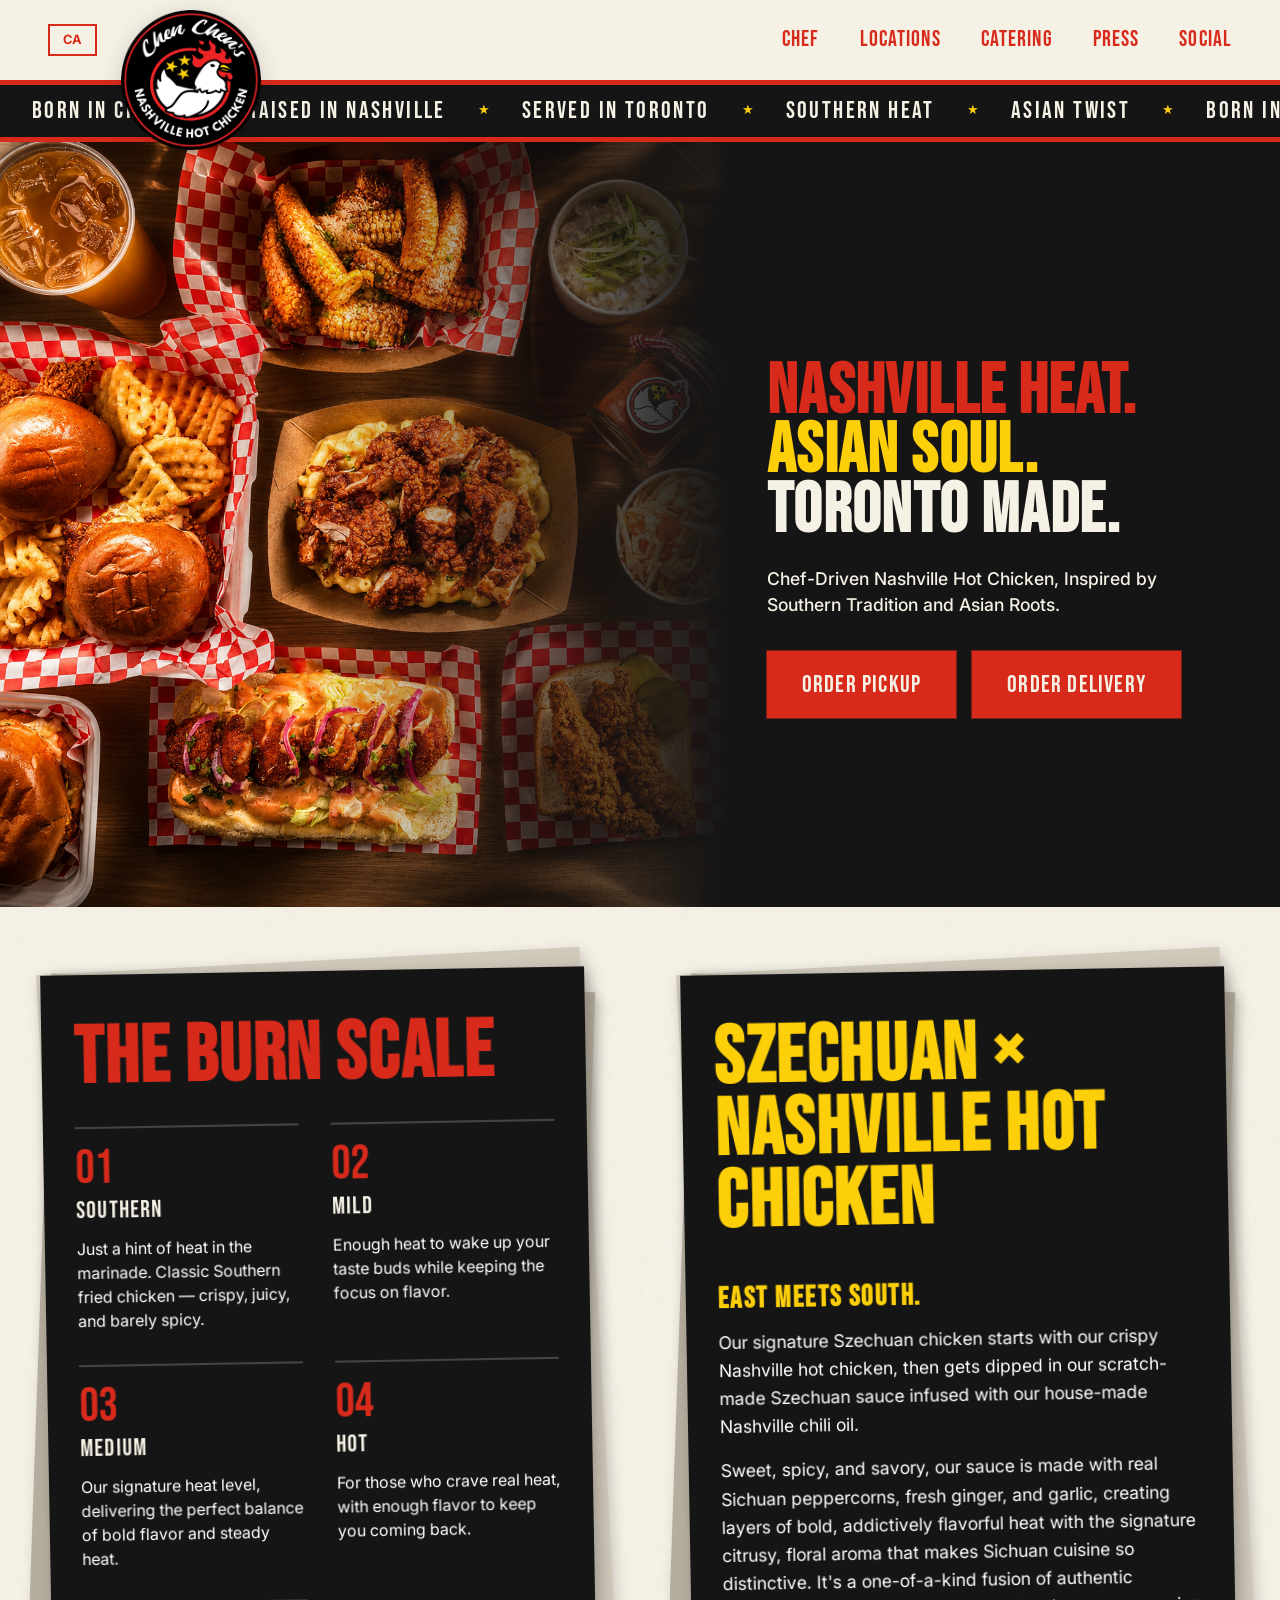
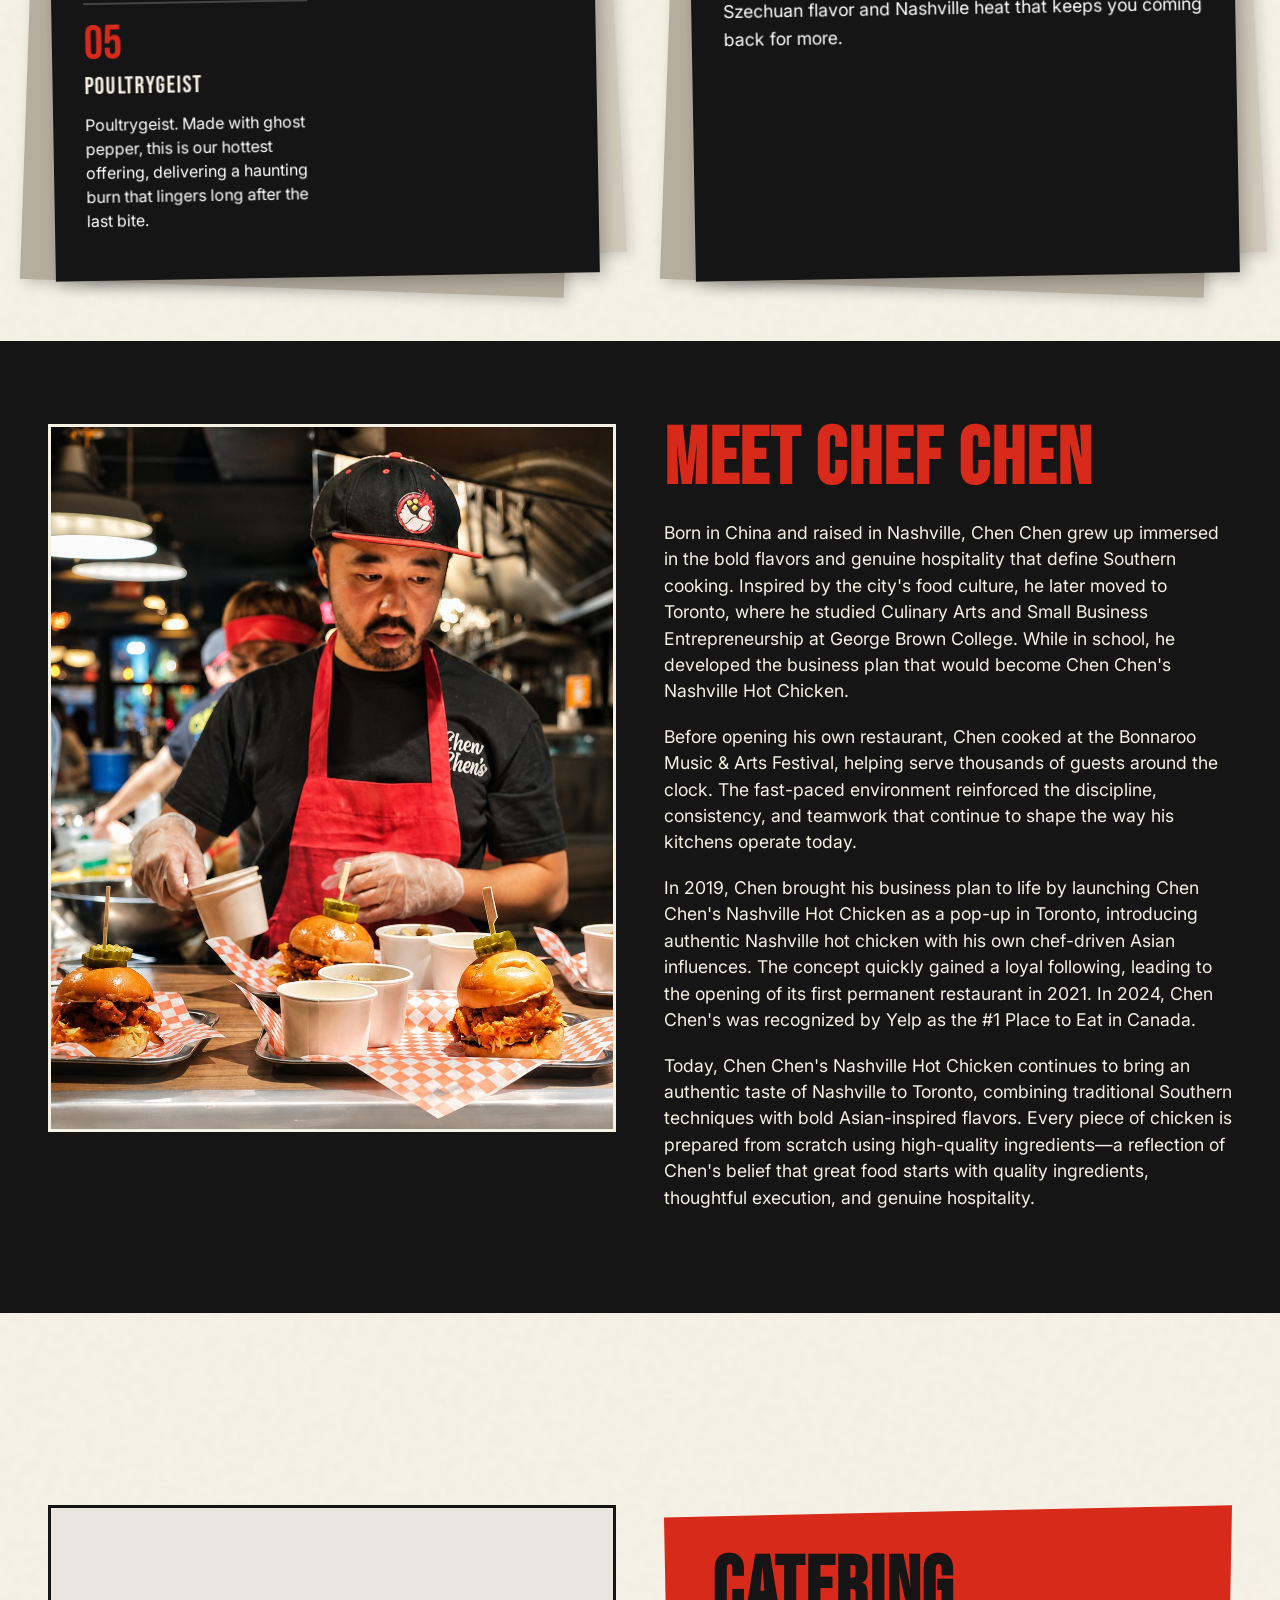
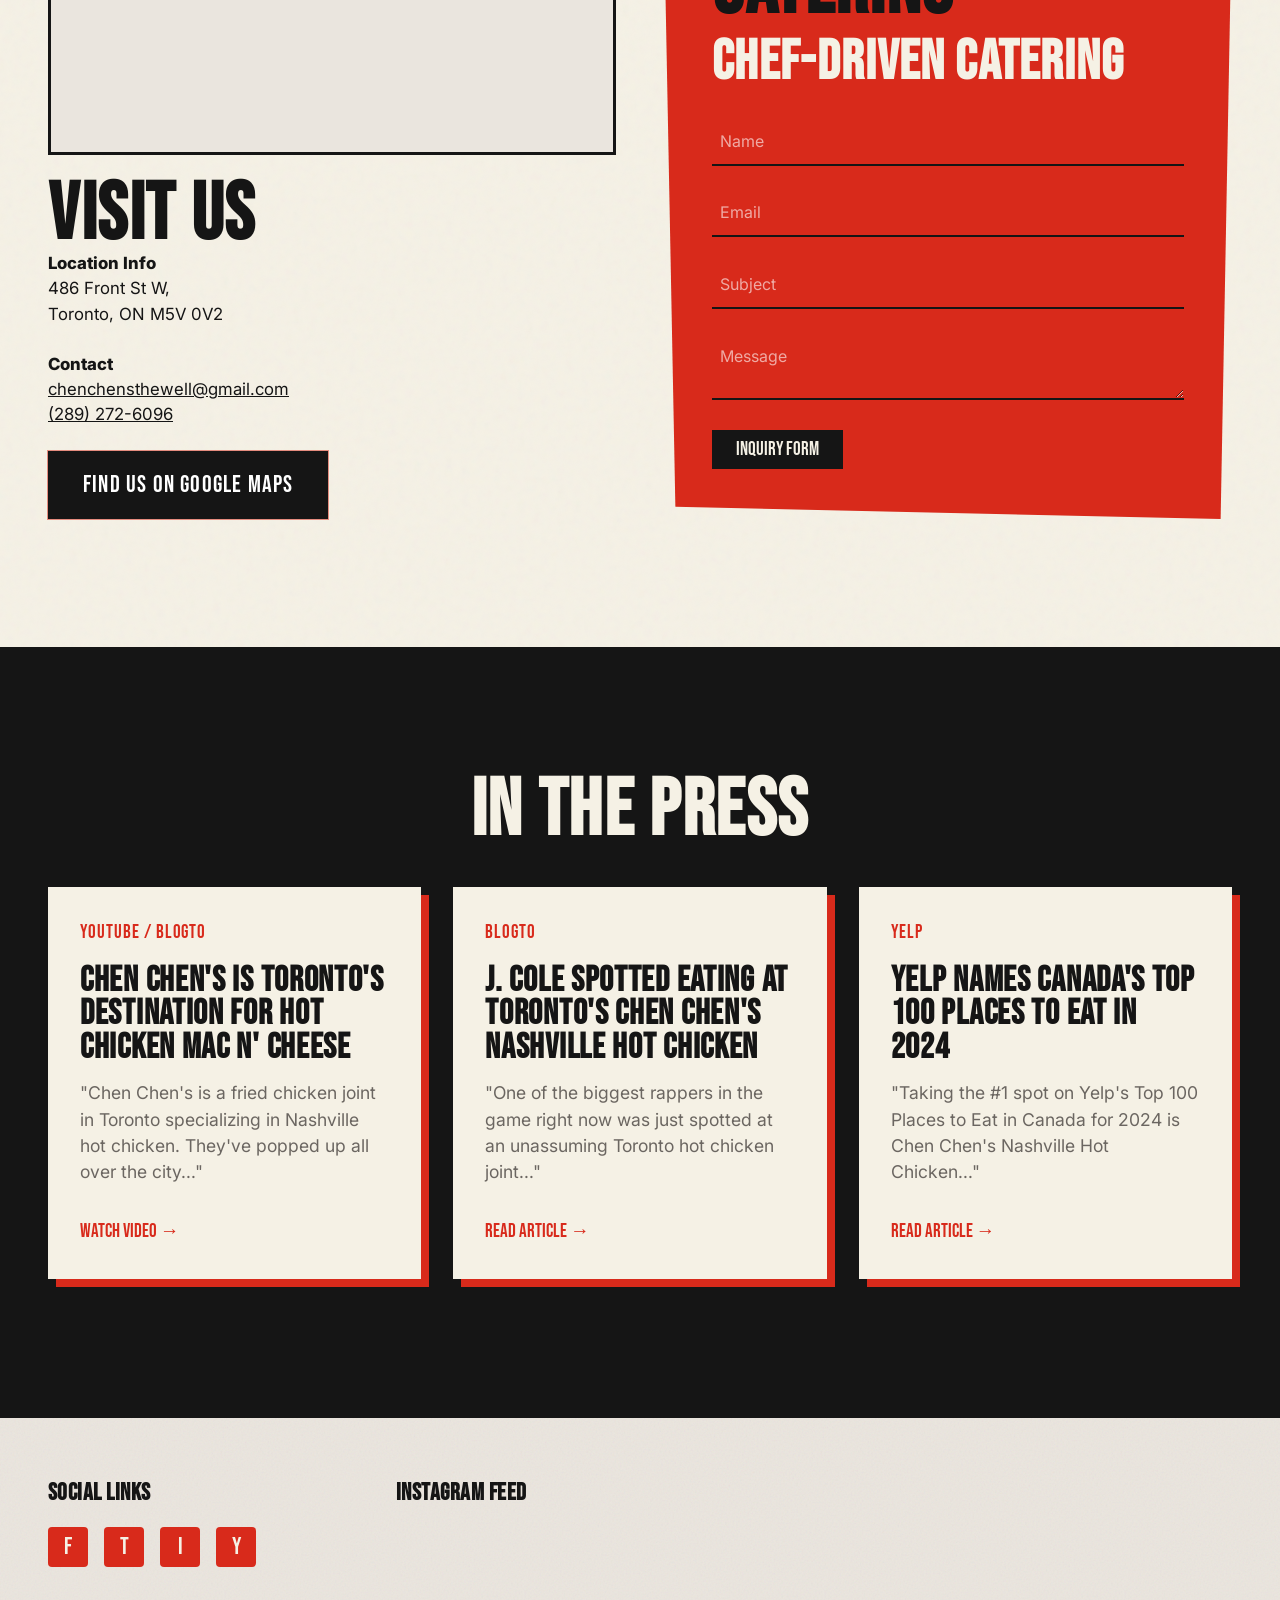
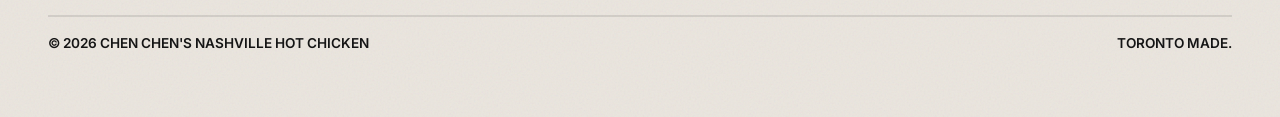
==== commit 766fe32b: "content: update Szechuan section header and description" ====
--- a/ca/index.html
+++ b/ca/index.html
@@ -216,12 +216,11 @@
 
     <!-- THE SZECHUAN STORY -->
     <div class="burn-scale-panel" id="szechuan-story">
-      <h2>THE SZECHUAN TWIST</h2>
+      <h2>Szechuan × Nashville Hot Chicken</h2>
       <div style="padding-top: 1rem;">
         <h3 style="color: var(--mustard-yellow); font-family: var(--font-display); font-size: 1.8rem; margin-bottom: 1rem; letter-spacing: 0.05em;">EAST MEETS SOUTH.</h3>
-        <p style="font-size: 1.1rem; line-height: 1.6; color: #FFF; margin-bottom: 1rem;">We submerge our golden fried chicken in a proprietary, house-made Szechuan chili oil - rich, deep-red, and loaded with the electrifying aromatics of fresh ginger and roasted garlic.</p>
-        <p style="font-size: 1.1rem; line-height: 1.6; color: #FFF; margin-bottom: 1rem;">It's a complex, harmonious fusion: a rush of powerful heat, vibrant ginger, savory garlic, and subtle sweet notes, creating a bittersweet kick that lingers just long enough to make you crave the next bite.</p>
-        <p style="font-size: 1.1rem; line-height: 1.6; color: #FFF;">This authentic fusion brings traditional Szechuan complex heat to the legendary crunch of Nashville, creating an experience unlike any other.</p>
+        <p style="font-size: 1.1rem; line-height: 1.6; color: #FFF; margin-bottom: 1rem;">Our signature Szechuan chicken starts with our crispy Nashville hot chicken, then gets dipped in our scratch-made Szechuan sauce infused with our house-made Nashville chili oil.</p>
+        <p style="font-size: 1.1rem; line-height: 1.6; color: #FFF;">Sweet, spicy, and savory, our sauce is made with real Sichuan peppercorns, fresh ginger, and garlic, creating layers of bold, addictively flavorful heat with the signature citrusy, floral aroma that makes Sichuan cuisine so distinctive. It's a one-of-a-kind fusion of authentic Szechuan flavor and Nashville heat that keeps you coming back for more.</p>
       </div>
     </div>
   </div>
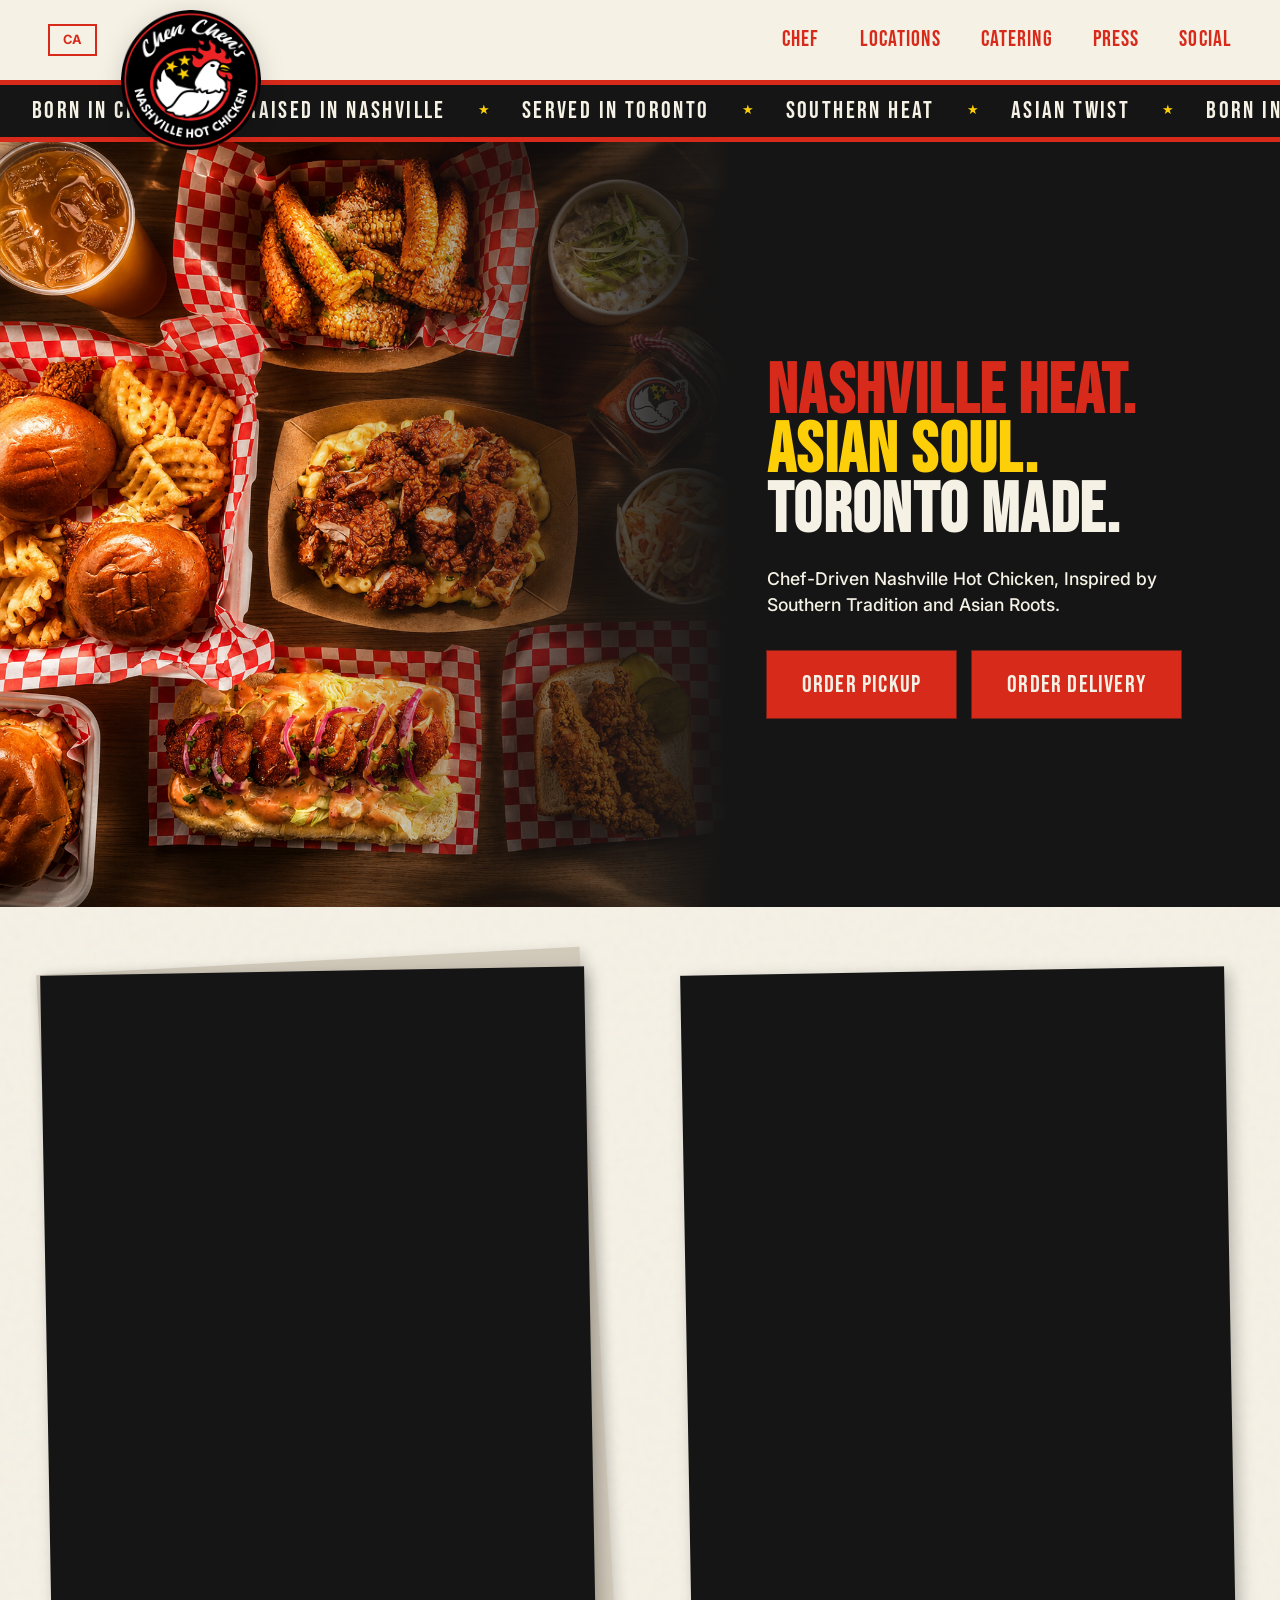
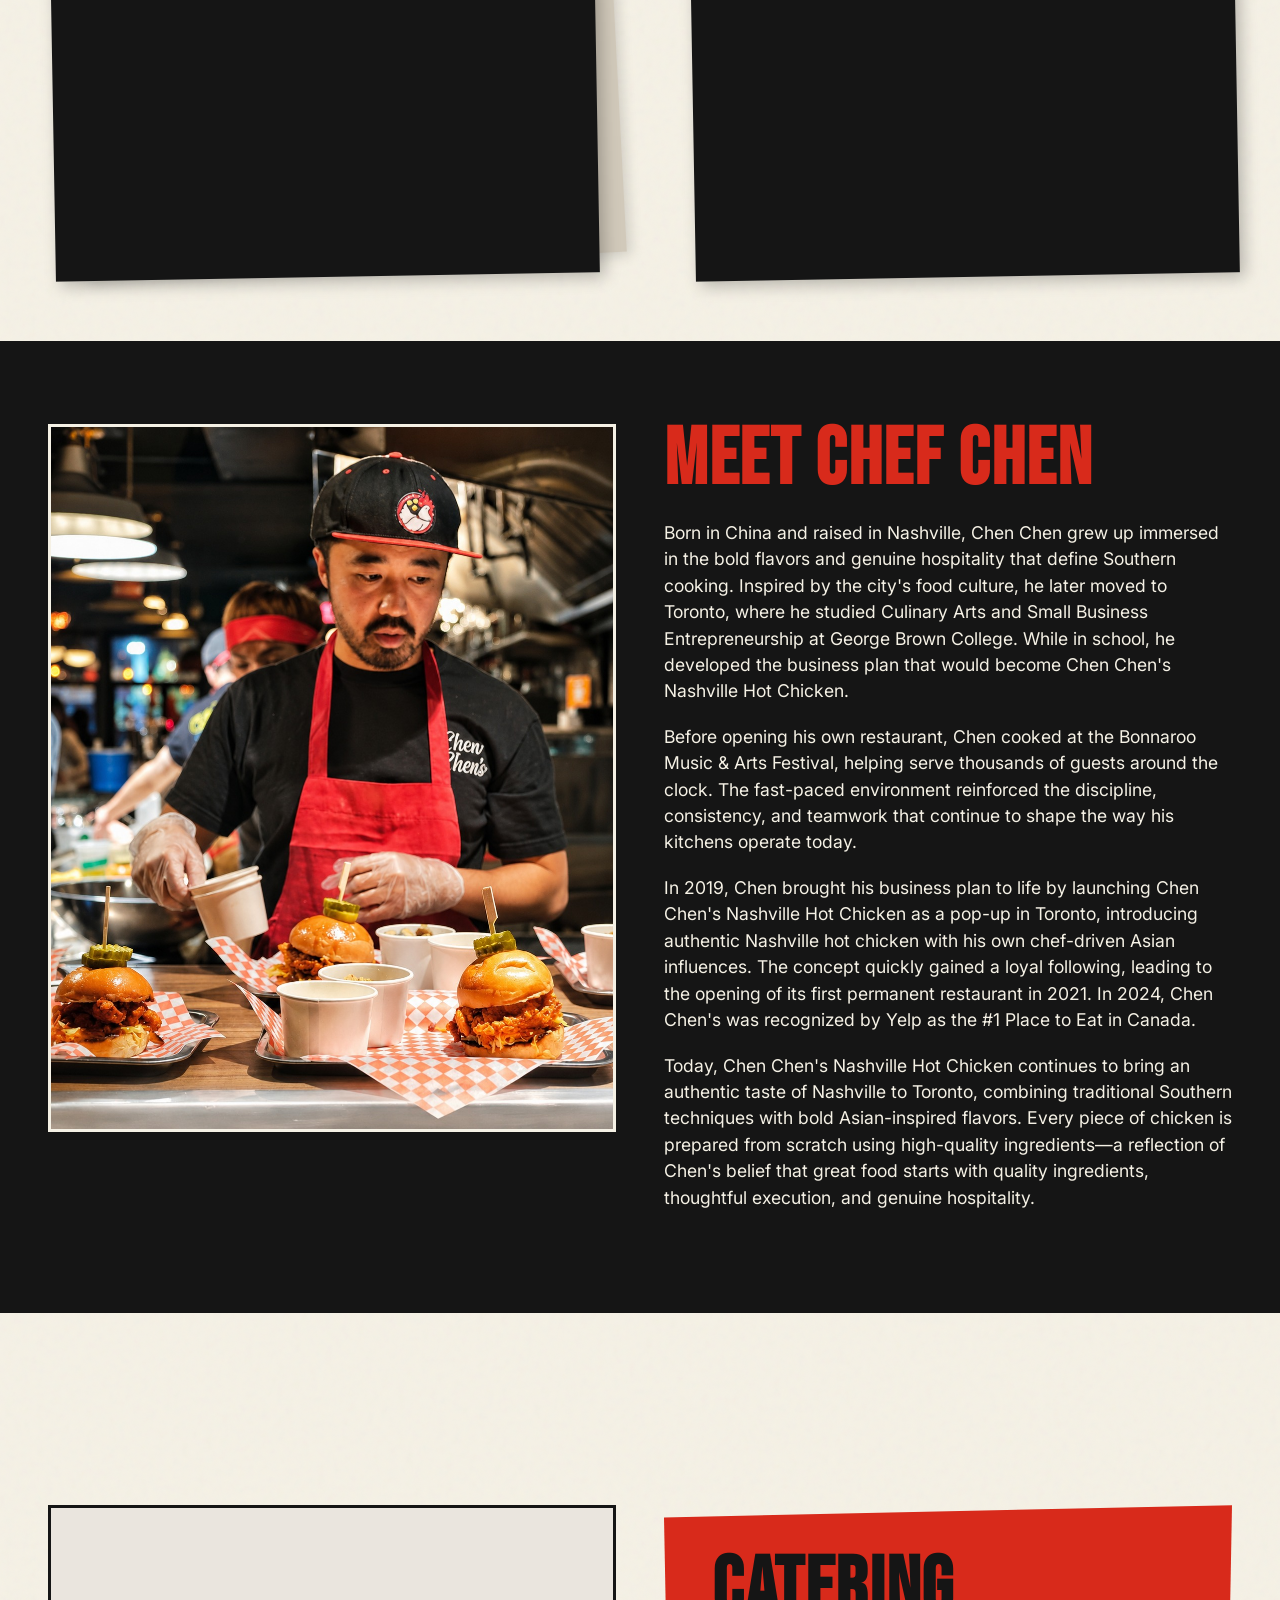
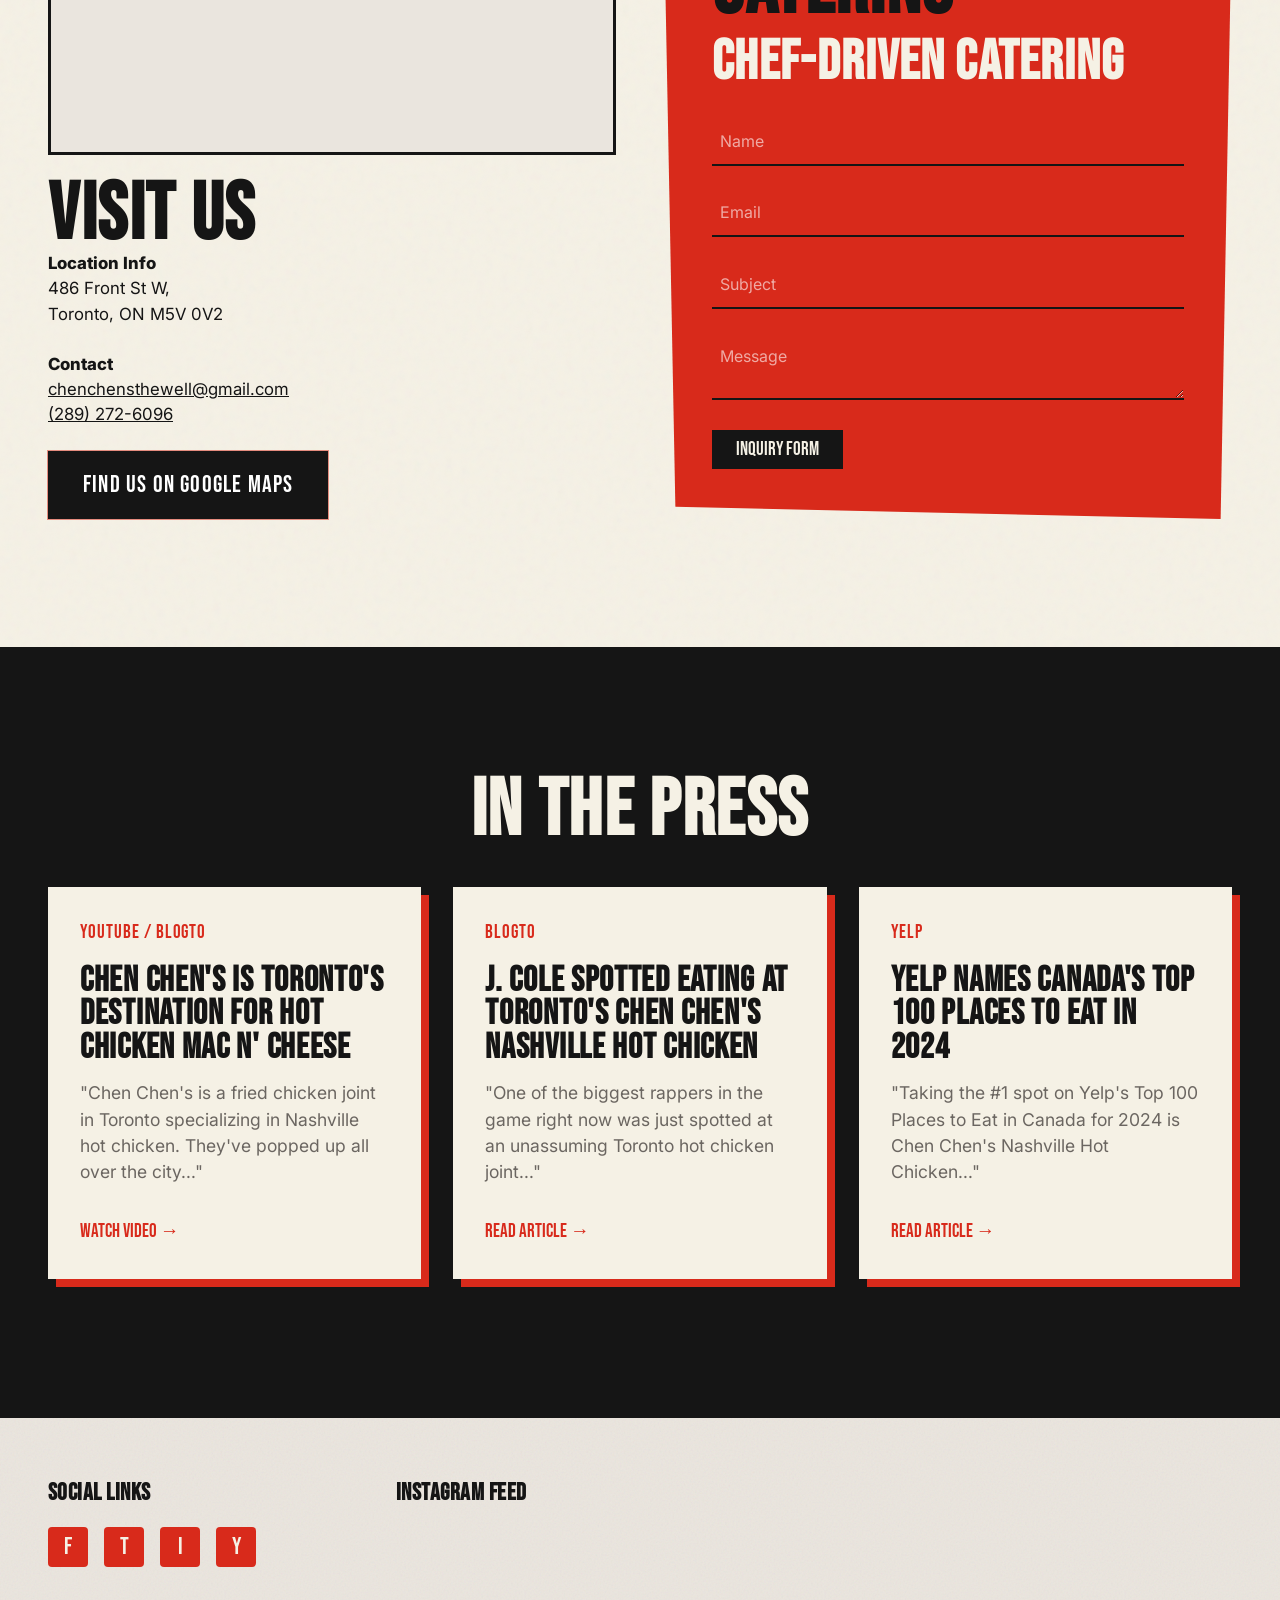
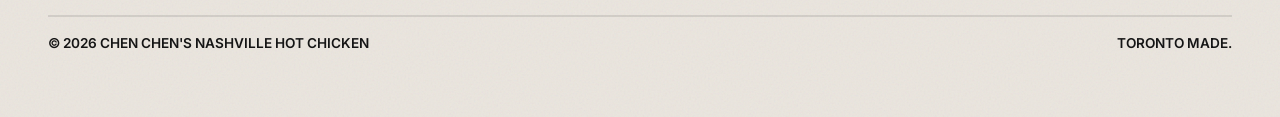
==== commit 13292342: "fix: update mailto trigger to use anchor click and add fallback button" ====
--- a/ca/index.html
+++ b/ca/index.html
@@ -271,7 +271,10 @@
           <textarea id="catMessage" placeholder="Message" rows="2" required></textarea>
           <button type="submit" class="cat-submit">INQUIRY FORM</button>
         </form>
-        <div id="cateringSuccess">Thanks for your inquiry. We'll be in touch!</div>
+        <div id="cateringSuccess">
+          <p style="margin-bottom: 1rem;">If your email app didn't open automatically, click the button below to send your inquiry!</p>
+          <a id="fallbackEmailBtn" class="btn btn--primary" href="mailto:chenchensthewell@gmail.com" style="display:inline-block;">SEND INQUIRY EMAIL</a>
+        </div>
       </div>
     </div>
   </section>
@@ -342,6 +345,6 @@
   </div>
 
   <script src="../assets/config-ca.js?v=2.0"></script>
-  <script src="../assets/site.js?v=2.0"></script>
+  <script src="../assets/site.js?v=2.2"></script>
 </body>
 </html>
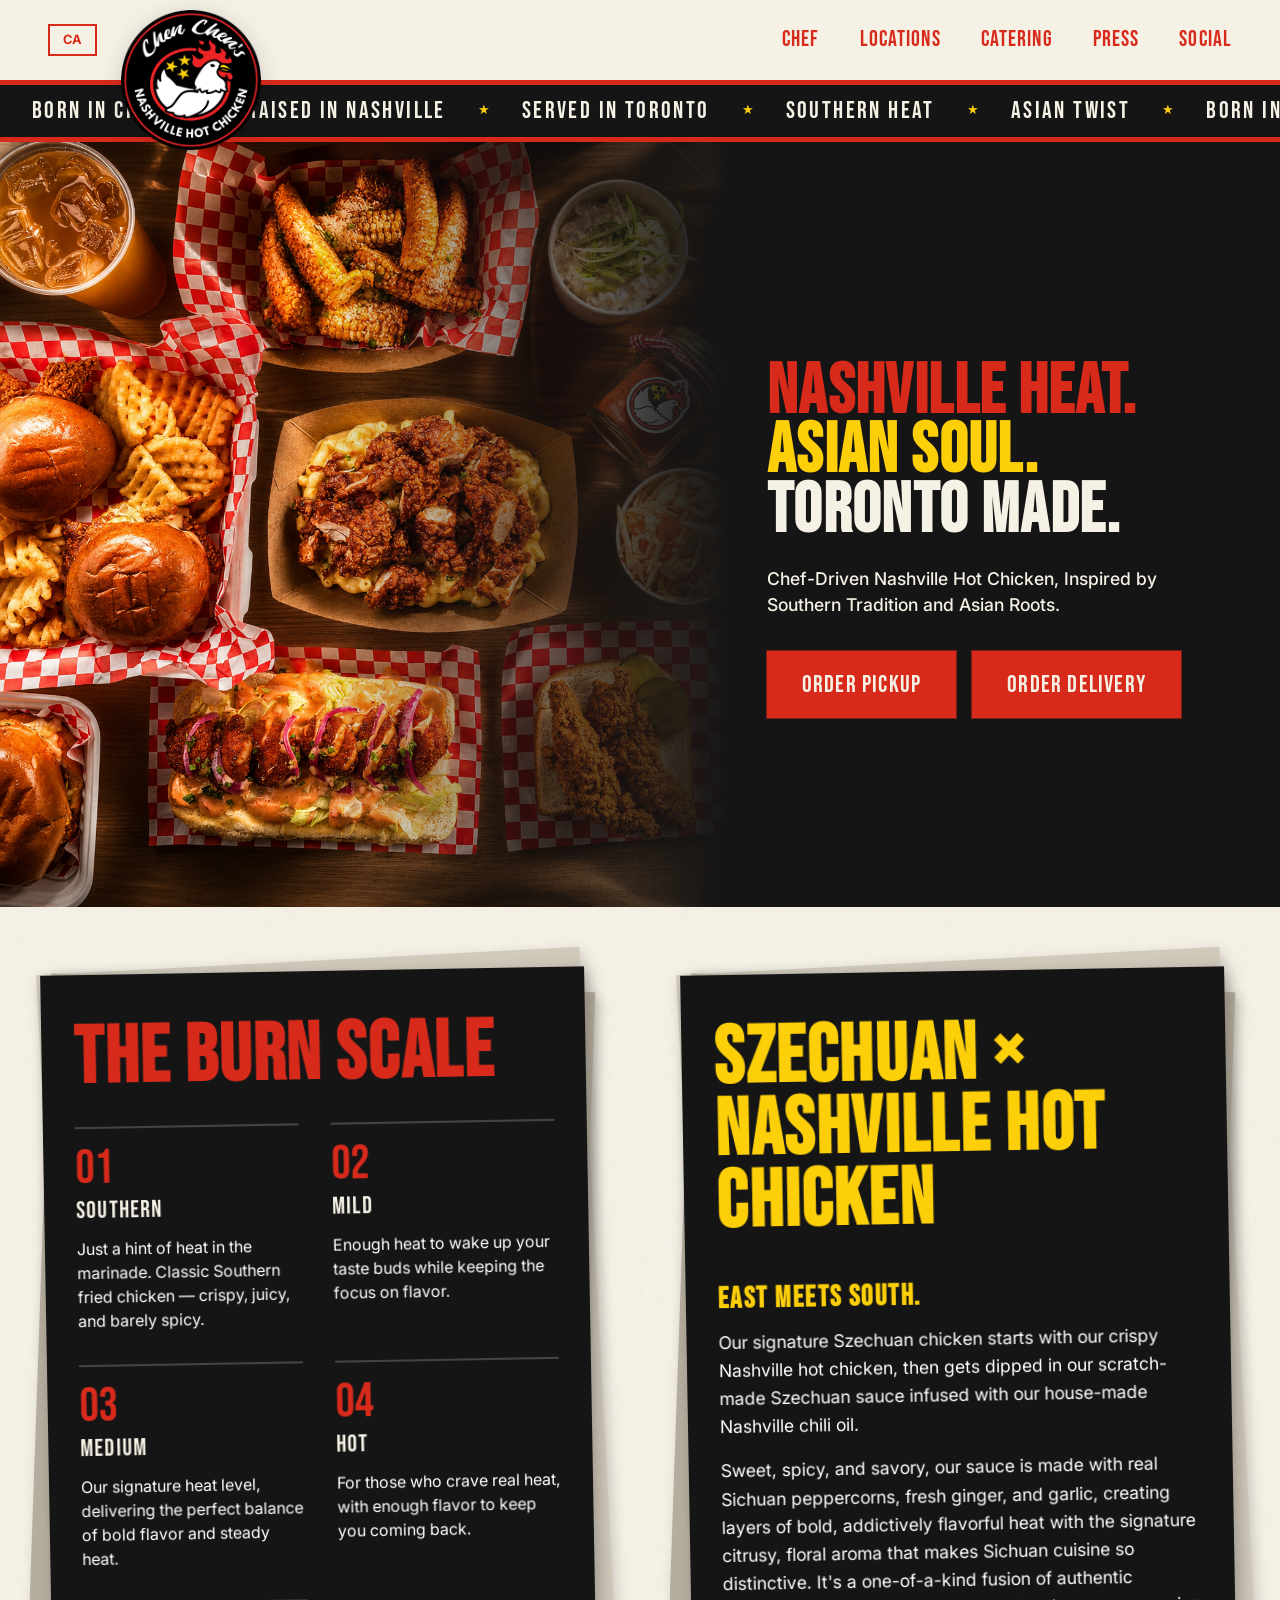
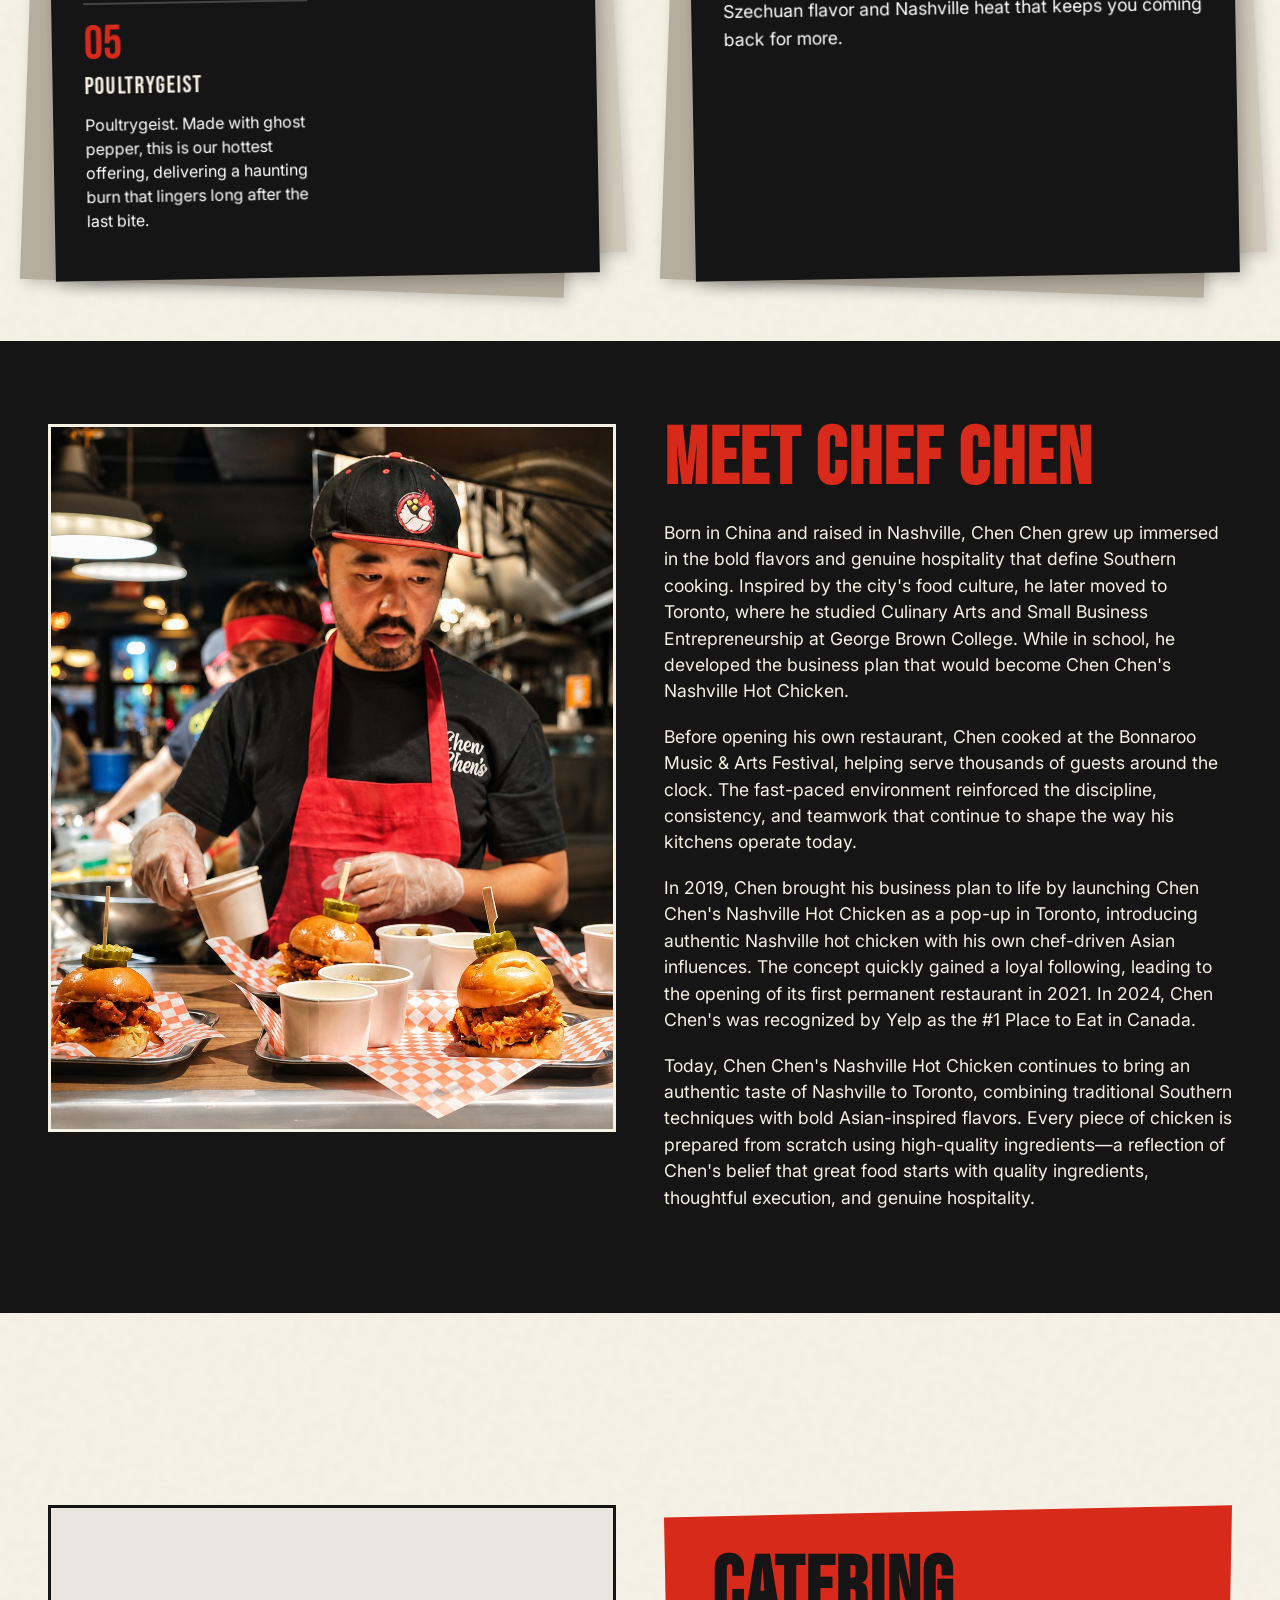
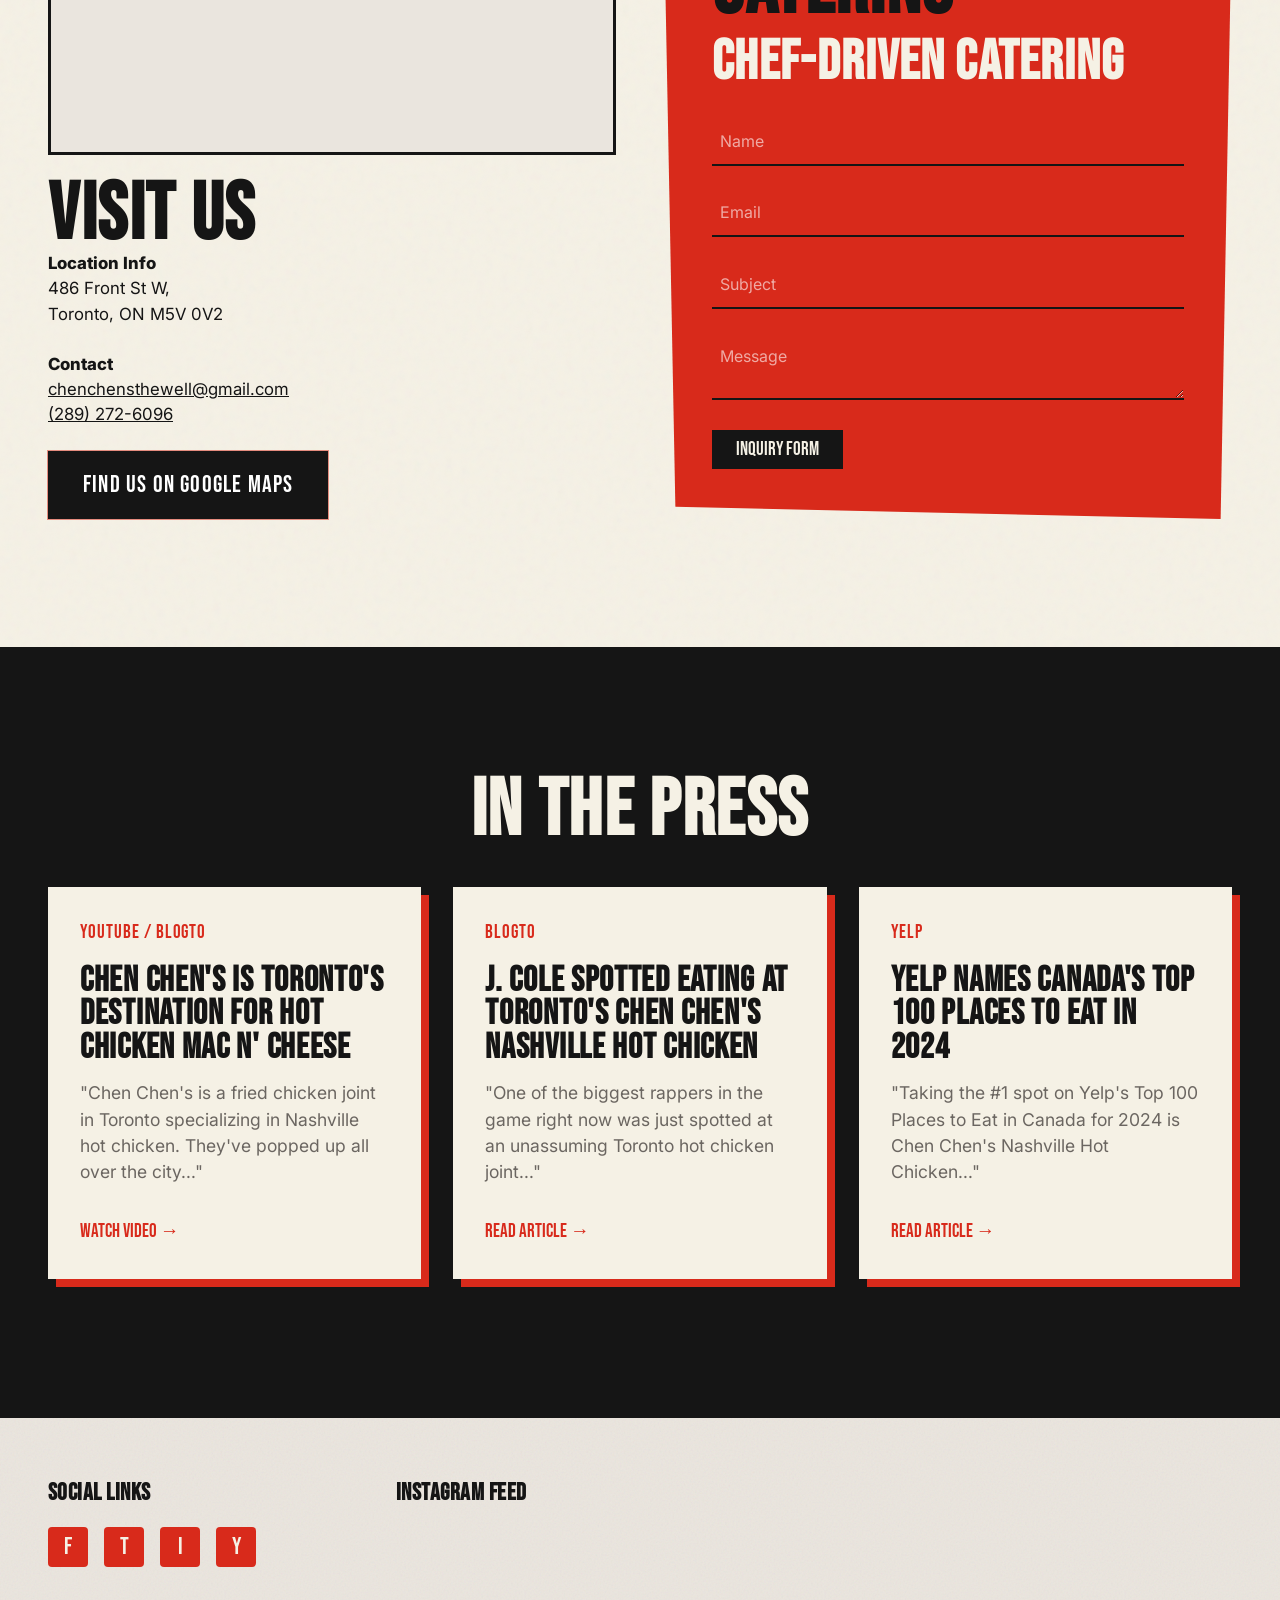
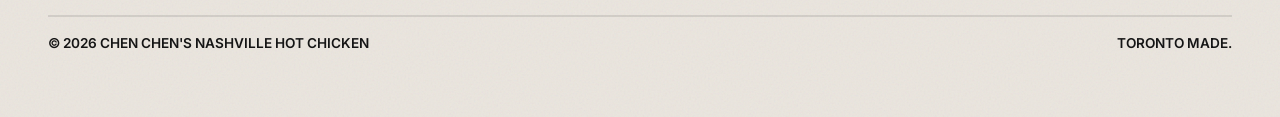
==== commit fc9b7089: "feat: integrate Web3Forms for catering inquiries" ====
--- a/ca/index.html
+++ b/ca/index.html
@@ -271,10 +271,7 @@
           <textarea id="catMessage" placeholder="Message" rows="2" required></textarea>
           <button type="submit" class="cat-submit">INQUIRY FORM</button>
         </form>
-        <div id="cateringSuccess">
-          <p style="margin-bottom: 1rem;">If your email app didn't open automatically, click the button below to send your inquiry!</p>
-          <a id="fallbackEmailBtn" class="btn btn--primary" href="mailto:chenchensthewell@gmail.com" style="display:inline-block;">SEND INQUIRY EMAIL</a>
-        </div>
+        <div id="cateringSuccess">Thanks for your inquiry! We'll be in touch soon.</div>
       </div>
     </div>
   </section>
@@ -345,6 +342,6 @@
   </div>
 
   <script src="../assets/config-ca.js?v=2.0"></script>
-  <script src="../assets/site.js?v=2.2"></script>
+  <script src="../assets/site.js?v=2.3"></script>
 </body>
 </html>
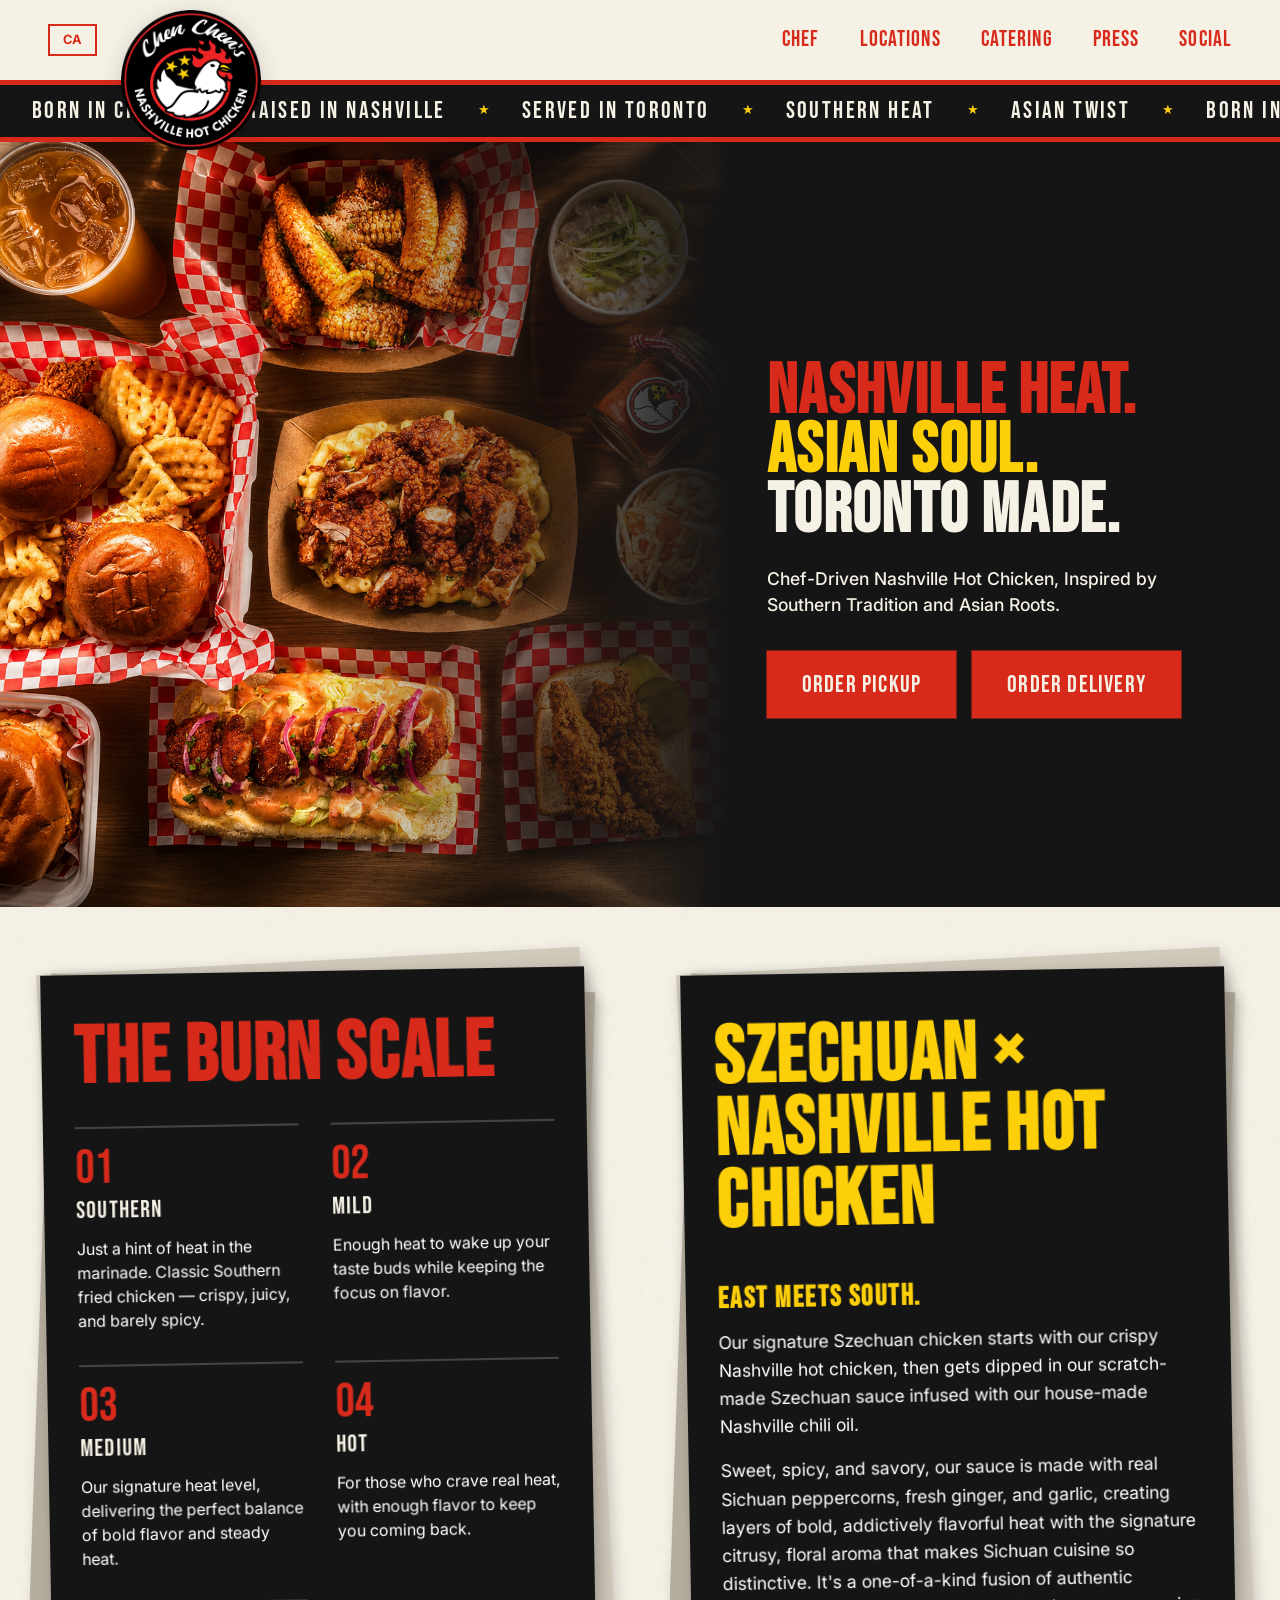
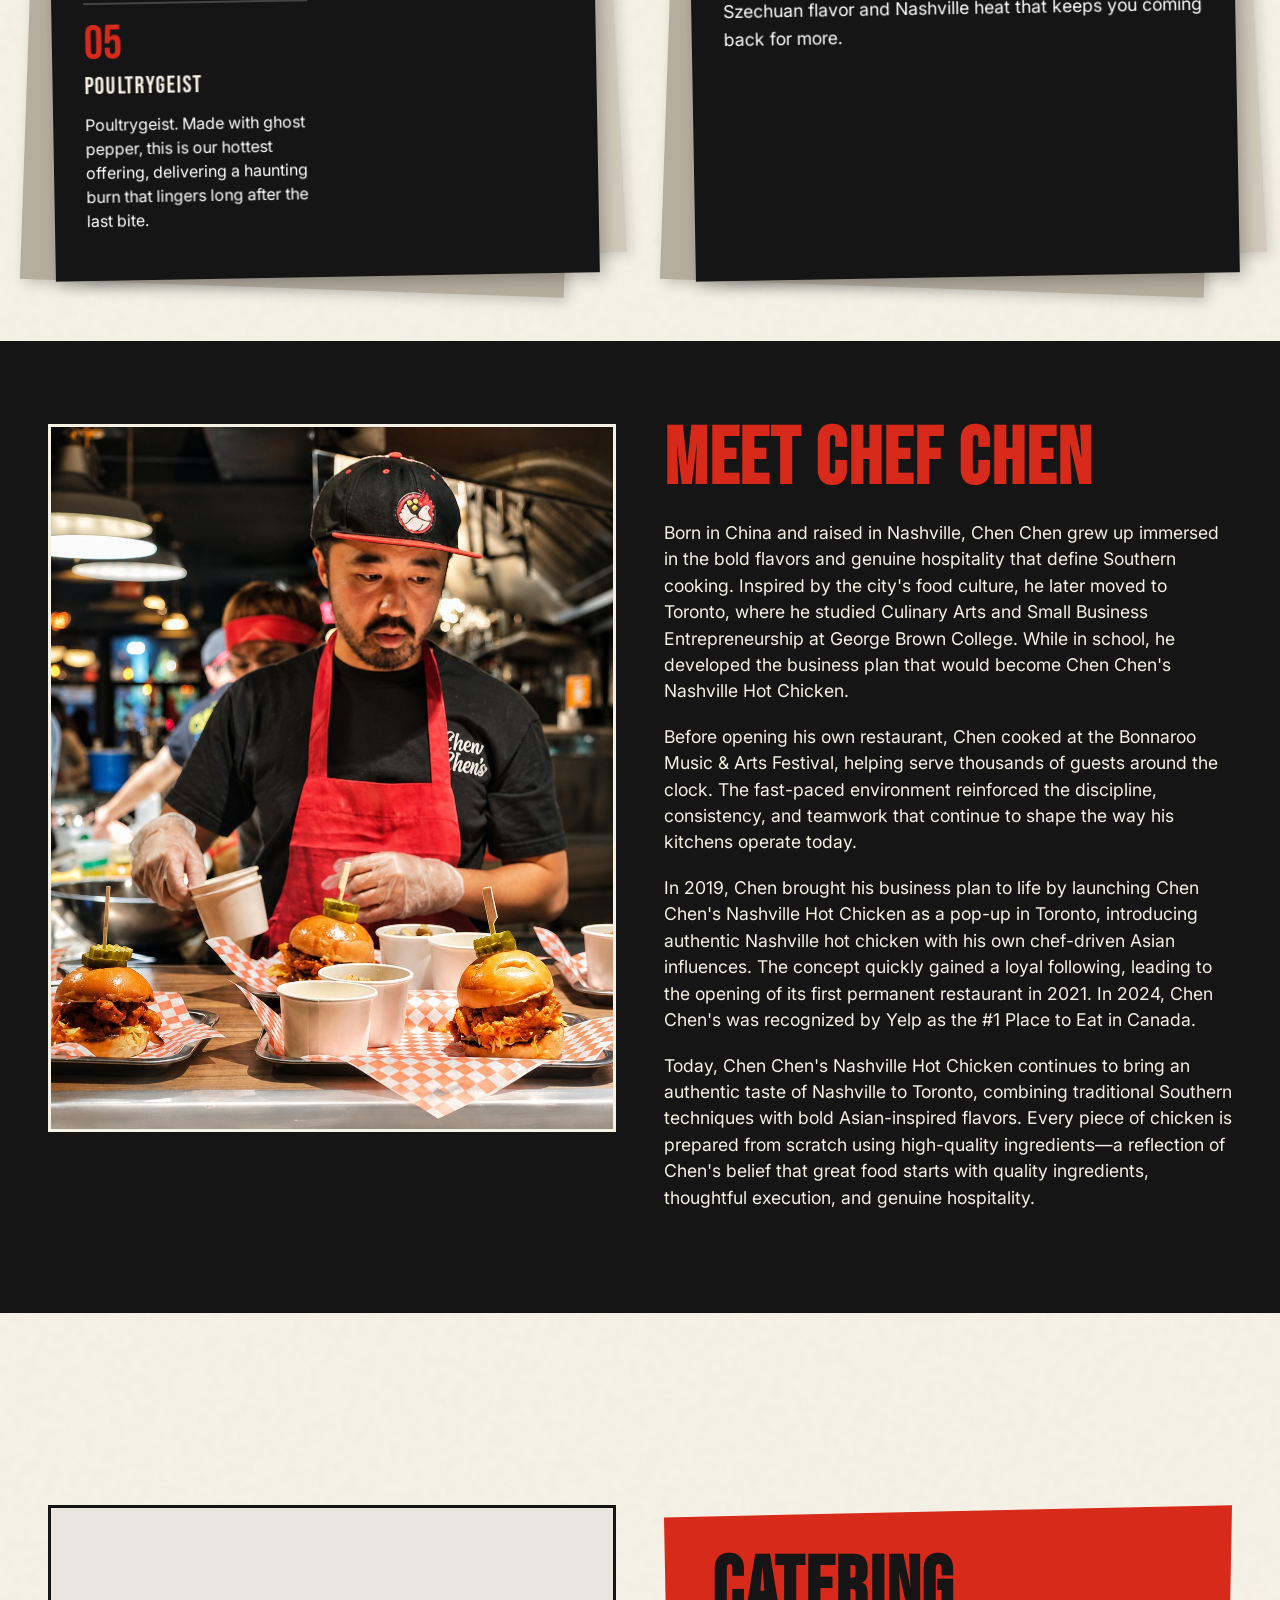
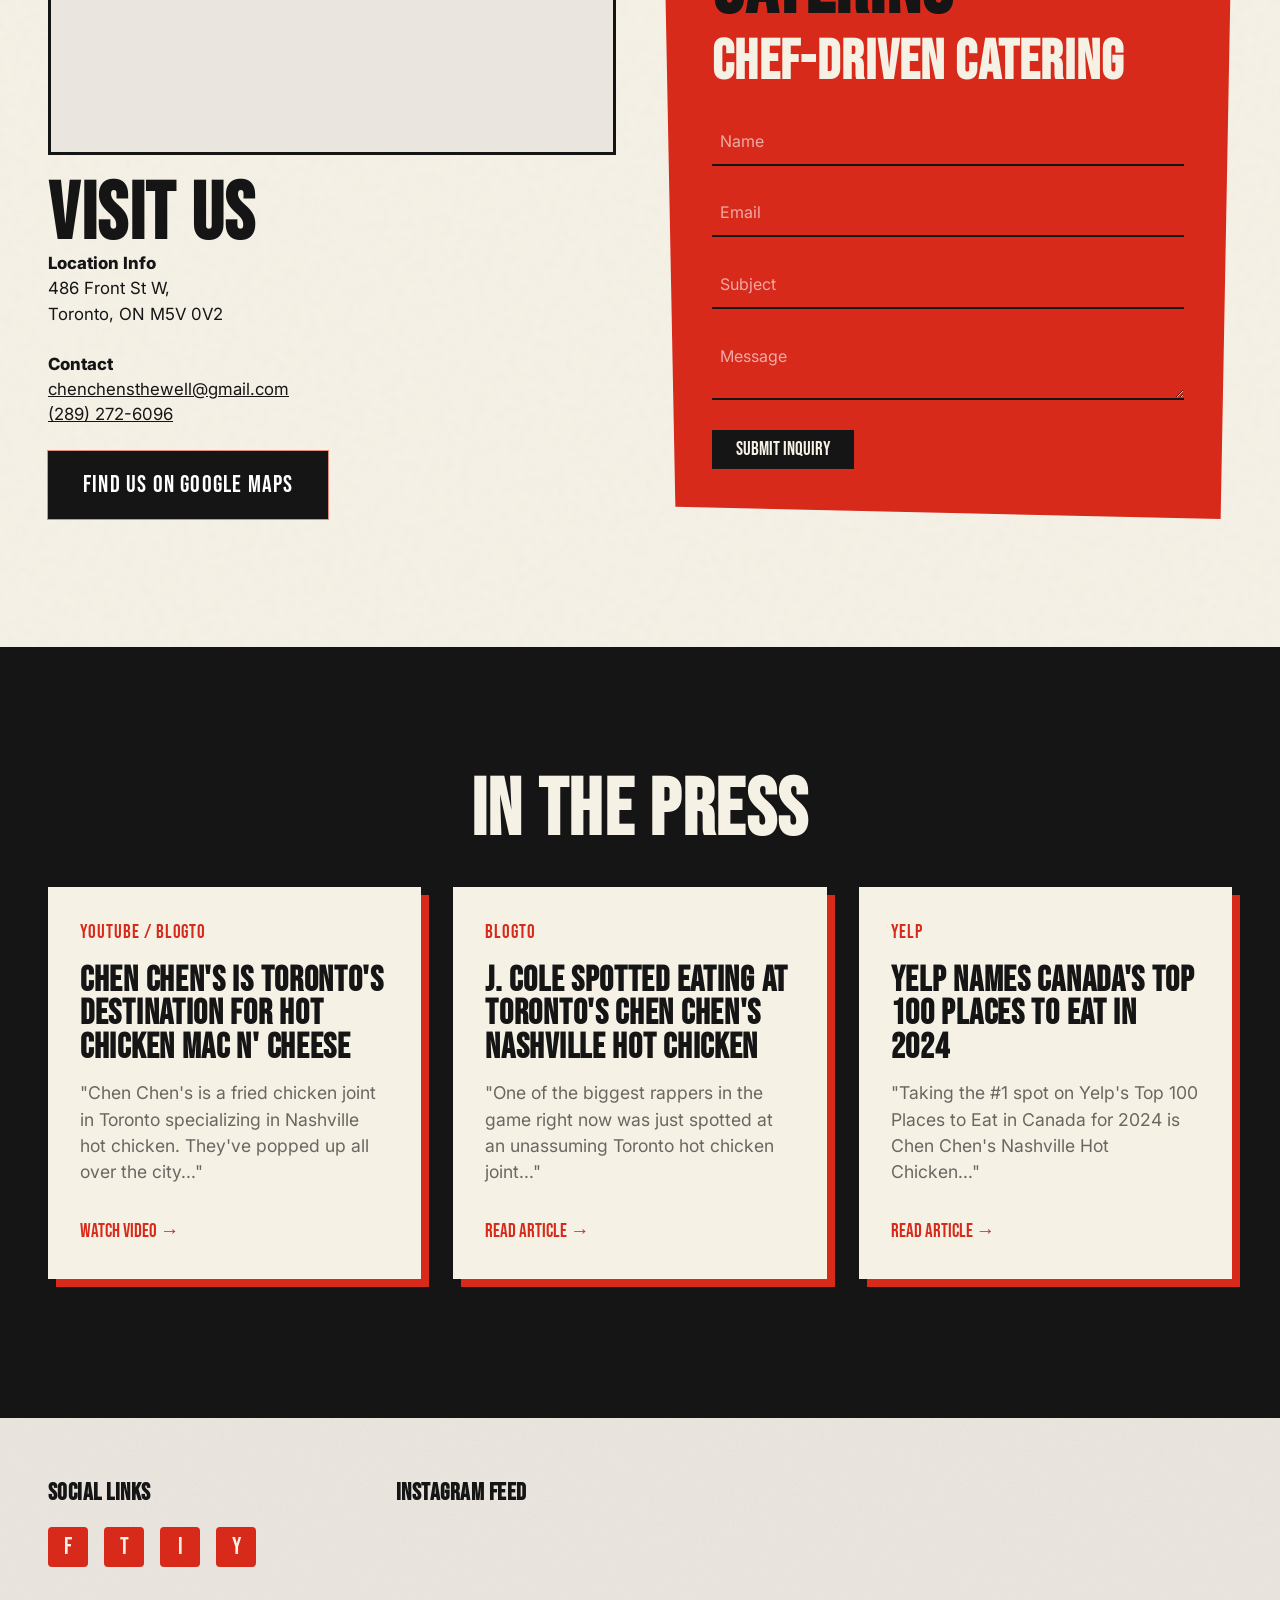
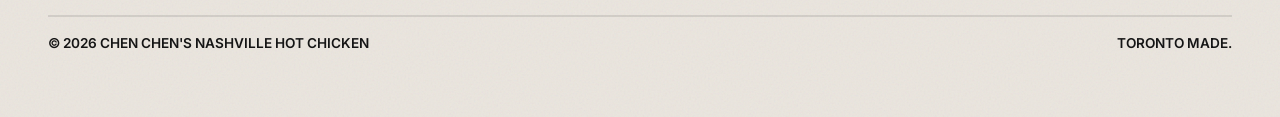
==== commit aea21e31: "style: rename catering submit button to SUBMIT INQUIRY" ====
--- a/ca/index.html
+++ b/ca/index.html
@@ -269,7 +269,7 @@
           <input type="email" id="catEmail" placeholder="Email" required>
           <input type="text" id="catSubject" placeholder="Subject" required>
           <textarea id="catMessage" placeholder="Message" rows="2" required></textarea>
-          <button type="submit" class="cat-submit">INQUIRY FORM</button>
+          <button type="submit" class="cat-submit">SUBMIT INQUIRY</button>
         </form>
         <div id="cateringSuccess">Thanks for your inquiry! We'll be in touch soon.</div>
       </div>
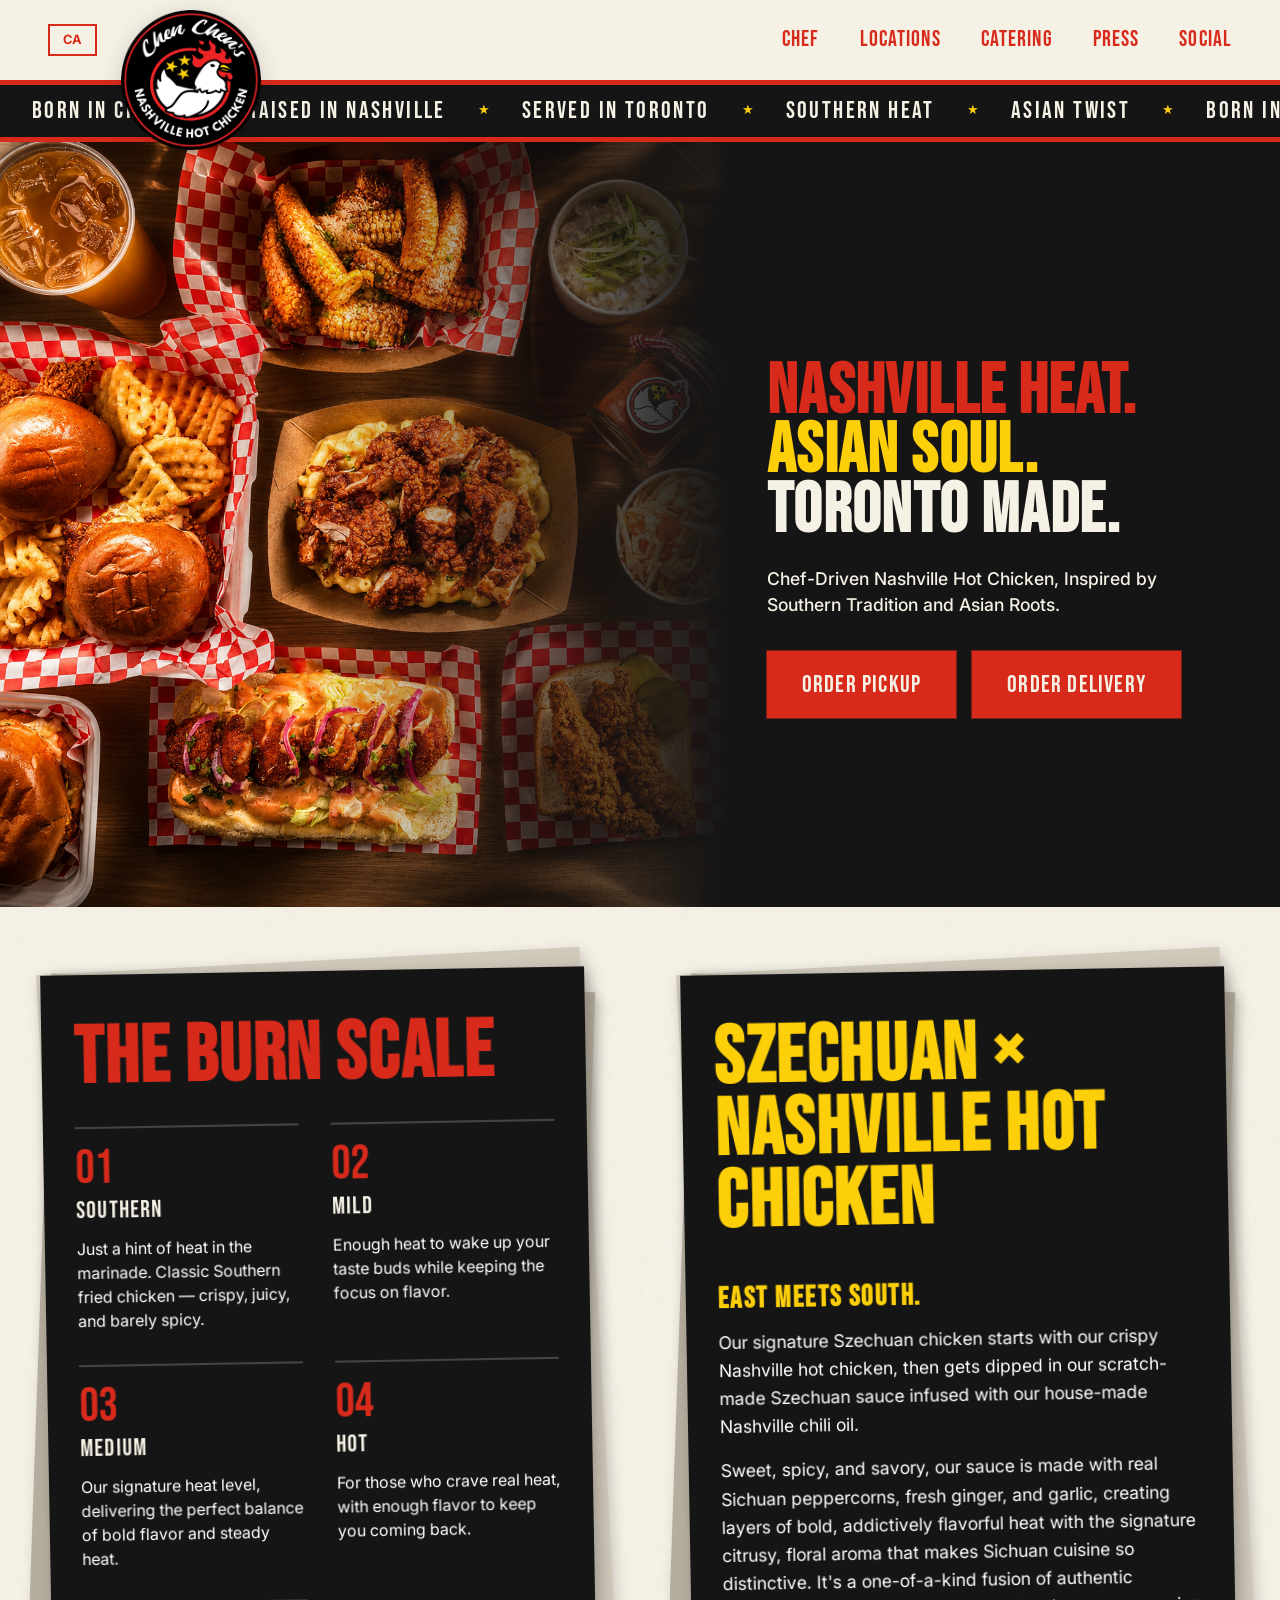
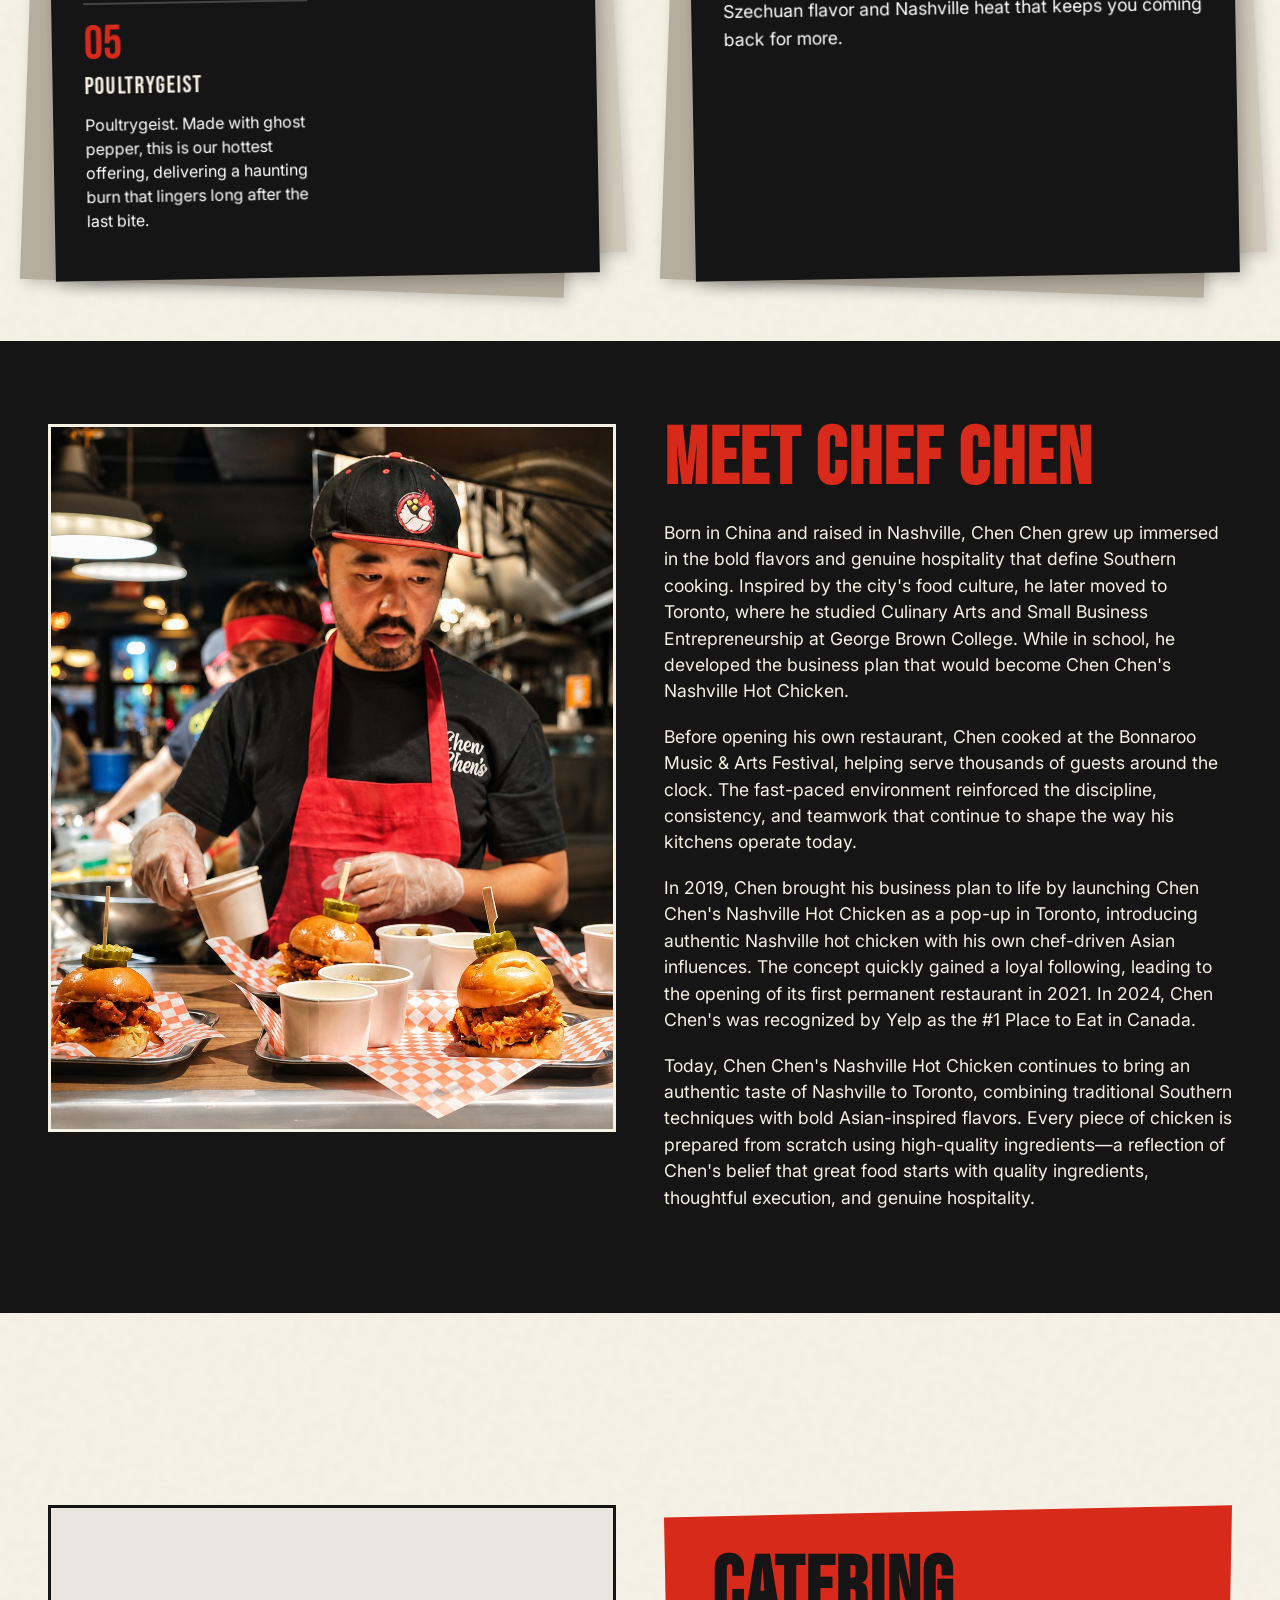
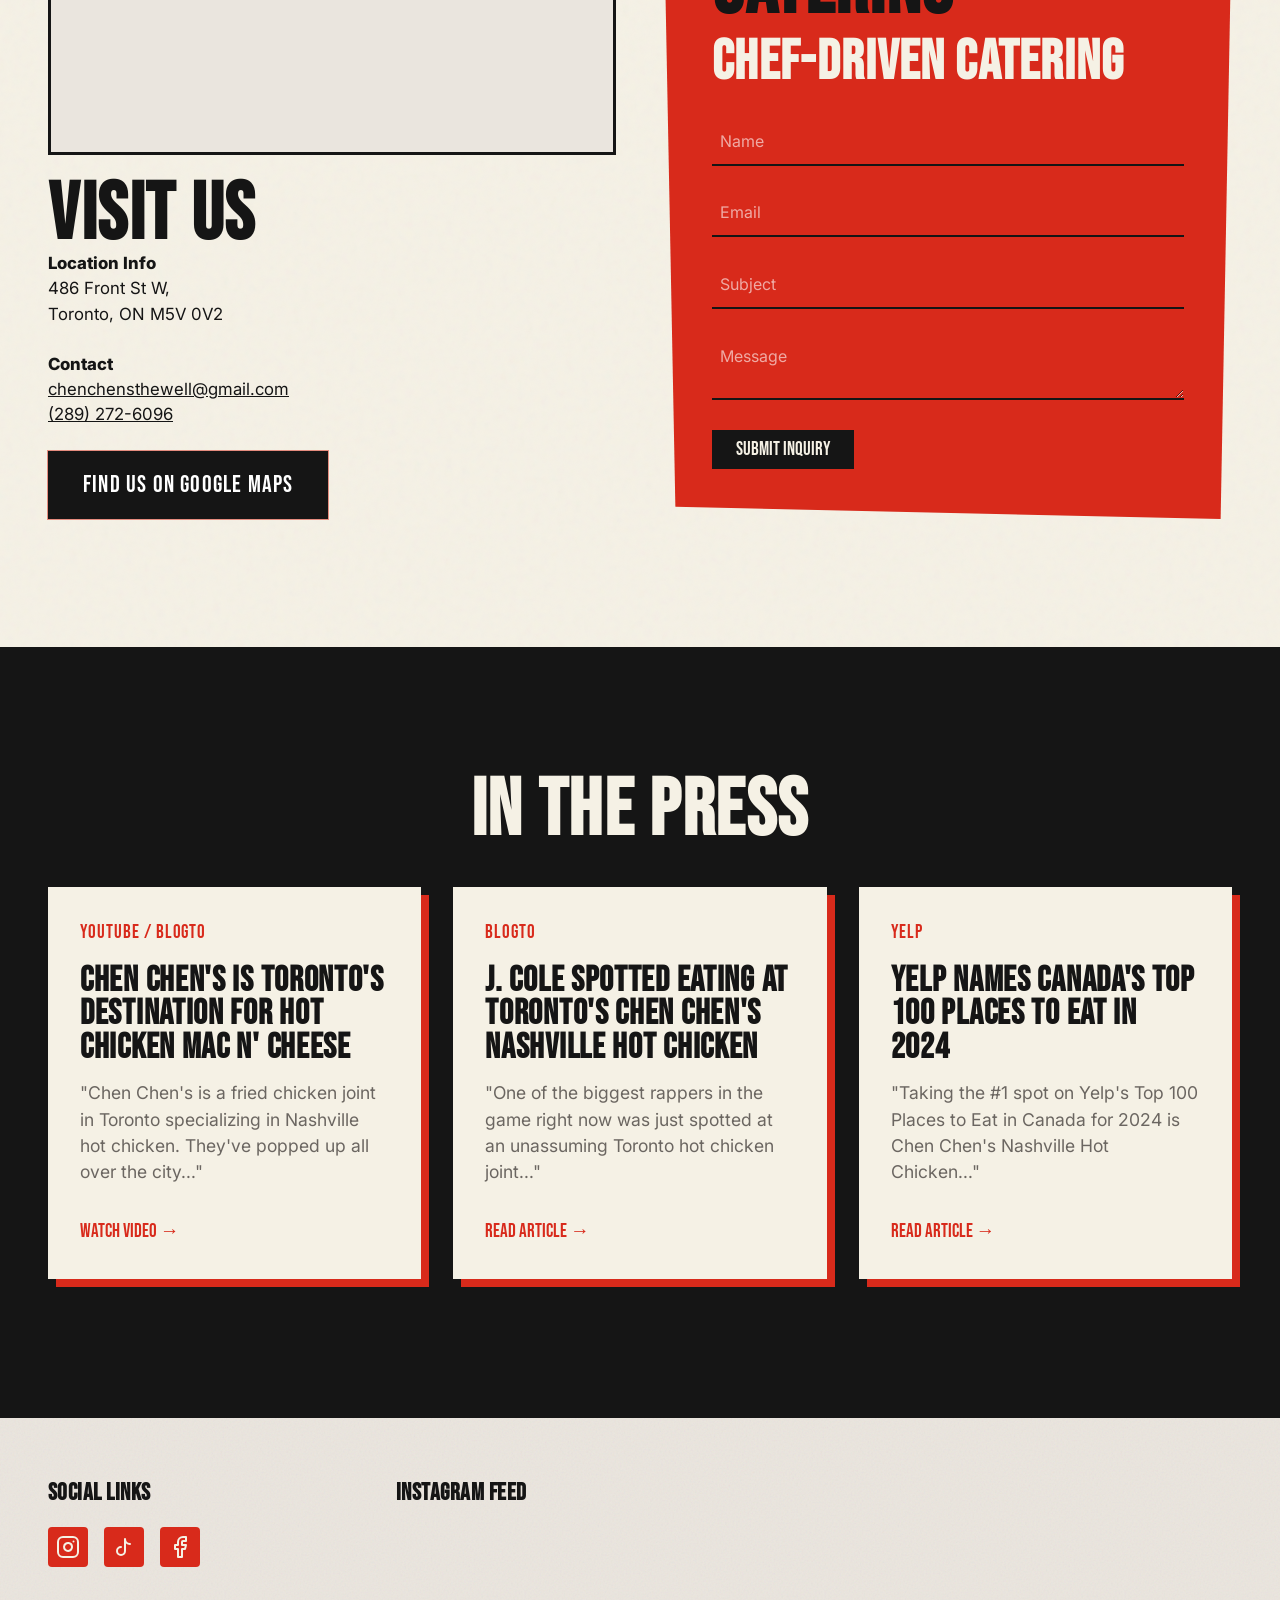
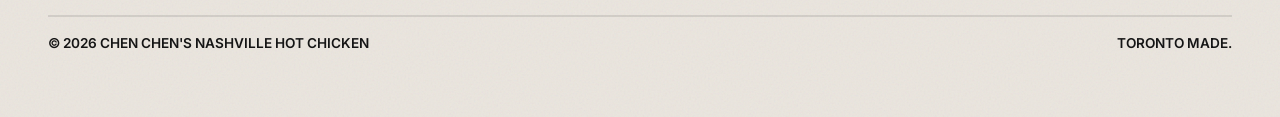
==== commit 2c199279: "style: replace text social icons with svg logos" ====
--- a/ca/index.html
+++ b/ca/index.html
@@ -313,10 +313,15 @@
       <div class="footer-social-links">
         <h4>SOCIAL LINKS</h4>
         <div class="social-icons">
-          <a href="https://www.facebook.com/chenchenshotchicken" target="_blank" rel="noopener" aria-label="Facebook">F</a>
-          <a href="#" aria-label="Twitter">T</a>
-          <a href="https://www.instagram.com/chenchens.hotchicken/" target="_blank" rel="noopener" aria-label="Instagram">I</a>
-          <a href="https://www.tiktok.com/@chenchenshotchicken" target="_blank" rel="noopener" aria-label="TikTok">Y</a>
+          <a href="https://www.instagram.com/chenchens.hotchicken/" target="_blank" rel="noopener" aria-label="Instagram">
+            <svg width="24" height="24" viewBox="0 0 24 24" fill="none" stroke="currentColor" stroke-width="2" stroke-linecap="round" stroke-linejoin="round"><rect x="2" y="2" width="20" height="20" rx="5" ry="5"></rect><path d="M16 11.37A4 4 0 1 1 12.63 8 4 4 0 0 1 16 11.37z"></path><line x1="17.5" y1="6.5" x2="17.51" y2="6.5"></line></svg>
+          </a>
+          <a href="https://www.tiktok.com/@chenchenshotchicken" target="_blank" rel="noopener" aria-label="TikTok">
+            <svg width="24" height="24" viewBox="0 0 24 24" fill="none" stroke="currentColor" stroke-width="2" stroke-linecap="round" stroke-linejoin="round"><path d="M9 12a4 4 0 1 0 4 4V4a5 5 0 0 0 5 5"></path></svg>
+          </a>
+          <a href="https://www.facebook.com/chenchenshotchicken" target="_blank" rel="noopener" aria-label="Facebook">
+            <svg width="24" height="24" viewBox="0 0 24 24" fill="none" stroke="currentColor" stroke-width="2" stroke-linecap="round" stroke-linejoin="round"><path d="M18 2h-3a5 5 0 0 0-5 5v3H7v4h3v8h4v-8h3l1-4h-4V7a1 1 0 0 1 1-1h3z"></path></svg>
+          </a>
         </div>
       </div>
       <div class="footer-ig">
